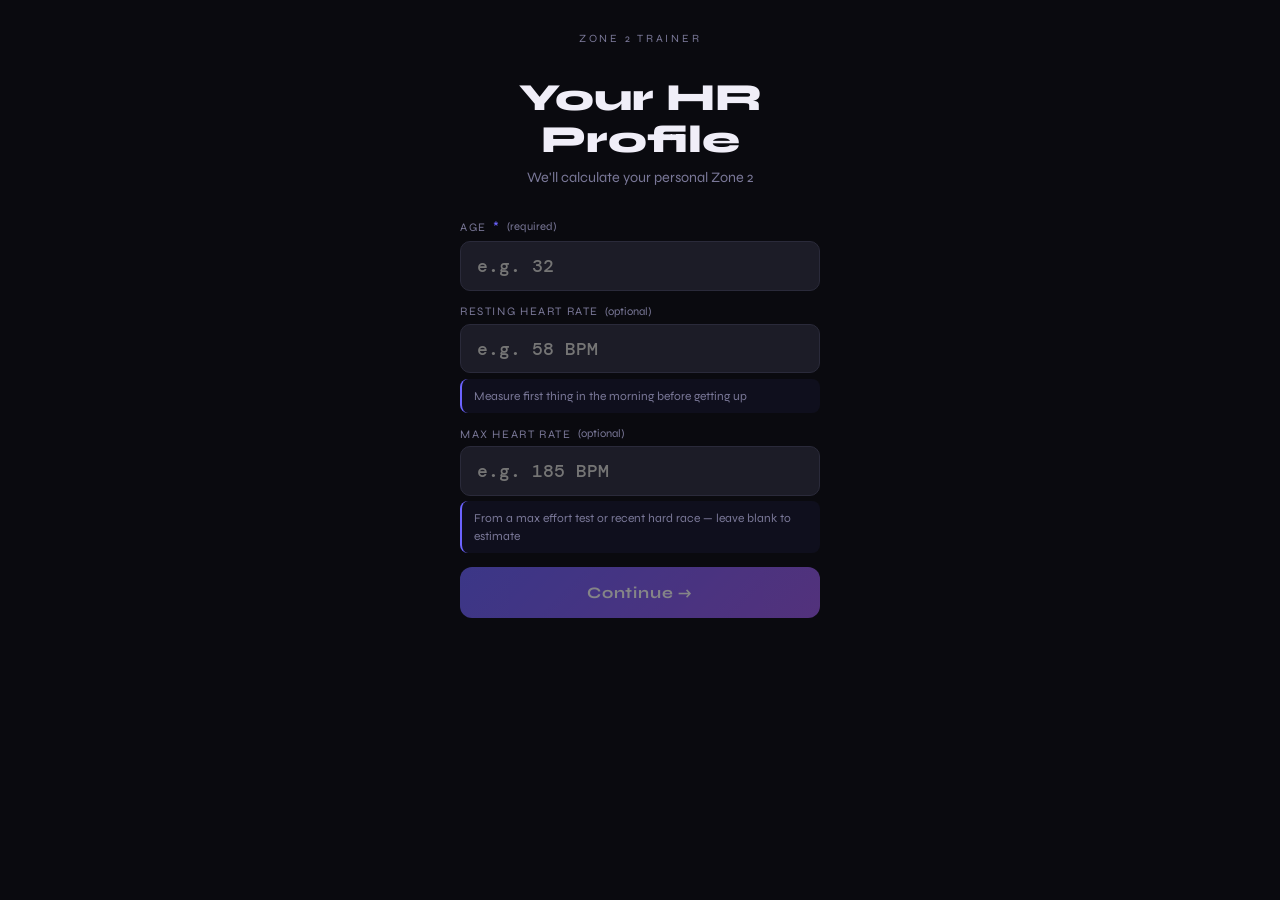
==== index.html @ d043ff4d "Update index.html" ====
<!DOCTYPE html>
<html lang="en">
<head>
<link rel="manifest" href="manifest.json">
<meta charset="UTF-8">
<meta name="viewport" content="width=device-width, initial-scale=1.0">
<title>Zone 2 Trainer</title>
<link rel="preconnect" href="https://fonts.googleapis.com">
<link href="https://fonts.googleapis.com/css2?family=DM+Mono:wght@400;500&family=Syne:wght@400;600;700;800&display=swap" rel="stylesheet">
<style>
  *{box-sizing:border-box;margin:0;padding:0;}
  :root{
    --z2-low:133;--z2-high:143;
    --c-easy:#B8860B;--c-zone:#1D6A3A;--c-hard:#B22222;
    --bg:#0A0A0F;--surface:#13131A;--surface2:#1C1C27;
    --text:#F0EEF8;--muted:#7A7898;--border:#2A2A3A;
  }
  body{font-family:'Syne',sans-serif;background:var(--bg);color:var(--text);min-height:600px;overflow:hidden;}
  .screen{display:none;flex-direction:column;align-items:center;justify-content:center;min-height:600px;padding:2rem;animation:fadeIn .4s ease;}
  .screen.active{display:flex;}
  @keyframes fadeIn{from{opacity:0;transform:translateY(12px)}to{opacity:1;transform:translateY(0)}}
  .logo{font-size:11px;letter-spacing:.25em;color:var(--muted);text-transform:uppercase;margin-bottom:2rem;}
  .big-title{font-size:2.4rem;font-weight:800;line-height:1.1;text-align:center;margin-bottom:.5rem;}
  .sub{font-size:.9rem;color:var(--muted);text-align:center;margin-bottom:2rem;}
  .card{background:var(--surface);border:1px solid var(--border);border-radius:16px;padding:2rem;width:100%;max-width:360px;}
  .time-input-wrap{display:flex;align-items:center;gap:1rem;margin:1.5rem 0;}
  .time-btn{width:44px;height:44px;border-radius:50%;border:1px solid var(--border);background:var(--surface2);color:var(--text);font-size:1.4rem;cursor:pointer;display:flex;align-items:center;justify-content:center;transition:all .2s;}
  .time-btn:hover{border-color:#6C63FF;color:#6C63FF;}
  .time-display{flex:1;text-align:center;font-size:2.8rem;font-weight:800;font-family:'DM Mono',monospace;color:#6C63FF;}
  .time-label{font-size:11px;color:var(--muted);letter-spacing:.15em;text-align:center;margin-top:-1rem;margin-bottom:1rem;}
  .btn-primary{width:100%;padding:1rem;border:none;border-radius:12px;background:linear-gradient(135deg,#6C63FF,#9B59E8);color:#fff;font-family:'Syne',sans-serif;font-size:1rem;font-weight:700;cursor:pointer;letter-spacing:.05em;transition:all .2s;}
  .btn-primary:hover{transform:translateY(-1px);box-shadow:0 8px 24px rgba(108,99,255,.35);}
  .btn-primary:disabled{opacity:.5;cursor:not-allowed;transform:none;}
  .btn-secondary{width:100%;padding:.75rem;border:1px solid var(--border);border-radius:12px;background:transparent;color:var(--muted);font-family:'Syne',sans-serif;font-size:.85rem;font-weight:600;cursor:pointer;letter-spacing:.05em;transition:all .2s;margin-top:.5rem;}
  .btn-secondary:hover{border-color:#6C63FF;color:#6C63FF;}

  /* ─── HR PROFILE SCREEN ─── */
  .profile-form{width:100%;max-width:360px;display:flex;flex-direction:column;gap:.85rem;}
  .field-group{display:flex;flex-direction:column;gap:.35rem;}
  .field-label{font-size:.72rem;letter-spacing:.14em;color:var(--muted);text-transform:uppercase;display:flex;align-items:center;gap:.4rem;}
  .field-label .req{color:#6C63FF;font-size:.85rem;}
  .field-input{background:var(--surface2);border:1px solid var(--border);border-radius:10px;padding:.8rem 1rem;color:var(--text);font-family:'DM Mono',monospace;font-size:1.1rem;font-weight:500;outline:none;transition:border-color .2s;width:100%;appearance:none;}
  .field-input:focus{border-color:#6C63FF;}
  .field-input.error{border-color:#E74C3C;}
  .field-hint{font-size:.75rem;color:var(--muted);line-height:1.5;padding:.5rem .75rem;background:rgba(108,99,255,.06);border-radius:8px;border-left:2px solid #6C63FF;}
  .method-badge{display:inline-flex;align-items:center;gap:.4rem;padding:.3rem .7rem;border-radius:6px;font-size:.72rem;font-weight:700;letter-spacing:.08em;margin-top:.25rem;}
  .method-karvonen{background:rgba(46,204,113,.12);color:#2ECC71;border:1px solid rgba(46,204,113,.25);}
  .method-maxhr{background:rgba(108,99,255,.12);color:#9B8FFF;border:1px solid rgba(108,99,255,.25);}
  .method-age{background:rgba(218,165,32,.12);color:#DAA520;border:1px solid rgba(218,165,32,.25);}
  .z2-preview{background:var(--surface2);border-radius:12px;padding:1rem;text-align:center;margin-top:.25rem;border:1px solid var(--border);transition:all .3s;}
  .z2-preview-range{font-family:'DM Mono',monospace;font-size:1.6rem;font-weight:500;color:#6C63FF;}
  .z2-preview-label{font-size:.72rem;color:var(--muted);letter-spacing:.1em;margin-top:.2rem;}
  .error-msg{font-size:.75rem;color:#E74C3C;margin-top:.15rem;}

  /* BLUETOOTH */
  .bt-icon-wrap{width:80px;height:80px;border-radius:50%;border:2px solid var(--border);display:flex;align-items:center;justify-content:center;margin:0 auto 1.5rem;position:relative;transition:border-color .3s;}
  .bt-icon-wrap.scanning{border-color:#6C63FF;animation:pulse-ring 1.4s ease infinite;}
  .bt-icon-wrap.connected{border-color:#2ECC71;}
  @keyframes pulse-ring{0%{box-shadow:0 0 0 0 rgba(108,99,255,.4)}70%{box-shadow:0 0 0 16px rgba(108,99,255,0)}100%{box-shadow:0 0 0 0 rgba(108,99,255,0)}}
  .bt-status{font-size:.85rem;color:var(--muted);text-align:center;margin-bottom:1.5rem;min-height:1.2rem;line-height:1.5;}
  .device-item{display:flex;align-items:center;gap:.75rem;padding:.75rem;border-radius:10px;border:1px solid var(--border);background:var(--surface2);cursor:pointer;transition:all .2s;margin-bottom:.5rem;}
  .device-item:hover{border-color:#6C63FF;}
  .device-item.selected{border-color:#2ECC71;background:rgba(46,204,113,.08);}
  .device-dot{width:8px;height:8px;border-radius:50%;background:var(--muted);}
  .device-item.selected .device-dot{background:#2ECC71;}
  .compat-banner{background:rgba(231,76,60,.1);border:1px solid rgba(231,76,60,.3);border-radius:10px;padding:.75rem 1rem;font-size:.8rem;color:#E74C3C;margin-bottom:1rem;line-height:1.5;display:none;}
  .compat-banner a{color:#E74C3C;text-decoration:underline;}

  /* WORKOUT SCREEN */
  #workout-screen{padding:1.5rem 1rem;}
  .workout-header{display:flex;justify-content:space-between;align-items:center;width:100%;max-width:400px;margin-bottom:1.5rem;}
  .hr-pill{display:flex;align-items:center;gap:.5rem;padding:.5rem 1rem;border-radius:100px;border:1px solid var(--border);background:var(--surface);}
  .hr-num{font-family:'DM Mono',monospace;font-size:1.5rem;font-weight:500;}
  .hr-unit{font-size:.75rem;color:var(--muted);}
  .status-pill{padding:.35rem .9rem;border-radius:100px;font-size:.75rem;font-weight:700;letter-spacing:.08em;}

  .timer-wrap{position:relative;width:200px;height:200px;margin:0 auto 1.5rem;}
  .timer-svg{transform:rotate(-90deg);}
  .timer-bg{fill:none;stroke:var(--border);stroke-width:8;}
  .timer-progress{fill:none;stroke:#6C63FF;stroke-width:8;stroke-linecap:round;transition:stroke-dashoffset .5s linear,stroke .4s;}
  .timer-text{position:absolute;top:50%;left:50%;transform:translate(-50%,-50%);text-align:center;}
  .timer-big{font-family:'DM Mono',monospace;font-size:2rem;font-weight:500;}
  .timer-lbl{font-size:.7rem;color:var(--muted);letter-spacing:.1em;}

  .zone-card{width:100%;max-width:400px;border-radius:14px;border:1px solid var(--border);padding:1.25rem;margin-bottom:1.2rem;text-align:center;transition:all .4s;}
  .zone-msg{font-size:1.05rem;font-weight:600;margin-bottom:.25rem;}
  .zone-sub{font-size:.8rem;color:var(--muted);}

  .zone-easy{border-color:rgba(218,165,32,.4);background:rgba(218,165,32,.07);}
  .zone-easy .zone-msg{color:#DAA520;}
  .zone-good{border-color:rgba(46,204,113,.4);background:rgba(46,204,113,.07);}
  .zone-good .zone-msg{color:#2ECC71;}
  .zone-hard{border-color:rgba(231,76,60,.4);background:rgba(231,76,60,.07);}
  .zone-hard .zone-msg{color:#E74C3C;}
  .zone-wait{border-color:rgba(122,120,152,.3);background:rgba(122,120,152,.05);}
  .zone-wait .zone-msg{color:var(--muted);}

  .stats-row{display:flex;gap:.75rem;width:100%;max-width:400px;margin-bottom:1.2rem;}
  .stat-box{flex:1;background:var(--surface);border:1px solid var(--border);border-radius:12px;padding:.75rem;text-align:center;}
  .stat-val{font-family:'DM Mono',monospace;font-size:1.3rem;font-weight:500;}
  .stat-lbl{font-size:.7rem;color:var(--muted);letter-spacing:.08em;margin-top:2px;}

  .controls{display:flex;gap:.75rem;width:100%;max-width:400px;}
  .ctrl-btn{flex:1;padding:.75rem;border-radius:12px;border:1px solid var(--border);background:var(--surface);color:var(--text);font-family:'Syne',sans-serif;font-size:.8rem;font-weight:600;cursor:pointer;transition:all .2s;letter-spacing:.05em;}
  .ctrl-btn:hover{border-color:#6C63FF;color:#6C63FF;}
  .ctrl-btn.danger{border-color:rgba(231,76,60,.4);color:#E74C3C;}
  .ctrl-btn.danger:hover{background:rgba(231,76,60,.1);}
  .ctrl-btn.paused-style{border-color:rgba(46,204,113,.4);color:#2ECC71;}

  /* SUMMARY */
  #summary-screen{padding:2rem 1rem;}
  .summary-card{background:var(--surface);border:1px solid var(--border);border-radius:20px;padding:2rem;width:100%;max-width:400px;}
  .summary-title{font-size:1.6rem;font-weight:800;margin-bottom:.5rem;}
  .summary-msg{font-size:.9rem;color:var(--muted);margin-bottom:1.5rem;}
  .summary-grid{display:grid;grid-template-columns:1fr 1fr;gap:.75rem;margin-bottom:1.5rem;}
  .s-box{background:var(--surface2);border-radius:12px;padding:1rem;}
  .s-val{font-family:'DM Mono',monospace;font-size:1.5rem;font-weight:500;}
  .s-lbl{font-size:.72rem;color:var(--muted);letter-spacing:.08em;margin-top:4px;}
  .improve-box{background:var(--surface2);border-radius:12px;padding:1rem;border-left:3px solid #6C63FF;margin-bottom:1.5rem;}
  .improve-title{font-size:.75rem;letter-spacing:.1em;color:var(--muted);margin-bottom:.5rem;}
  .improve-text{font-size:.9rem;line-height:1.6;}

  .export-row{display:flex;gap:.75rem;margin-bottom:1rem;}
  .export-btn{flex:1;padding:.65rem;border-radius:10px;border:1px solid var(--border);background:var(--surface2);color:var(--text);font-family:'Syne',sans-serif;font-size:.78rem;font-weight:600;cursor:pointer;transition:all .2s;letter-spacing:.04em;}
  .export-btn:hover{border-color:#6C63FF;color:#6C63FF;}

  .signal-badge{display:inline-flex;align-items:center;gap:3px;margin-left:auto;}
  .signal-bar{width:3px;border-radius:2px;background:var(--muted);}
  .signal-bar.lit{background:#2ECC71;}

  .hr-beat{display:inline-block;width:8px;height:8px;border-radius:50%;background:#E74C3C;margin-right:4px;animation:none;}
  .hr-beat.beating{animation:beat .6s ease-in-out infinite;}
  @keyframes beat{0%,100%{transform:scale(1)}50%{transform:scale(1.5);opacity:.7}}

  .disconnect-btn{font-size:.7rem;color:var(--muted);background:none;border:none;cursor:pointer;text-decoration:underline;margin-top:.5rem;display:block;text-align:center;}
  .disconnect-btn:hover{color:#E74C3C;}

  .data-log-dot{width:6px;height:6px;border-radius:50%;background:#6C63FF;display:inline-block;animation:logblink .8s ease infinite;}
  @keyframes logblink{0%,100%{opacity:1}50%{opacity:.2}}
</style>
</head>
<body>

<!-- SCREEN 0: HR Profile -->
<div id="profile-screen" class="screen active">
  <div class="logo">Zone 2 Trainer</div>
  <div class="big-title">Your HR<br>Profile</div>
  <div class="sub">We'll calculate your personal Zone 2</div>

  <div class="profile-form">
    <!-- Age (mandatory) -->
    <div class="field-group">
      <div class="field-label">Age <span class="req">*</span> <span style="font-size:.7rem;color:var(--muted);font-weight:400;text-transform:none;letter-spacing:0">(required)</span></div>
      <input class="field-input" id="input-age" type="number" min="10" max="100" placeholder="e.g. 32" oninput="onProfileInput()">
      <div class="error-msg" id="err-age" style="display:none">Please enter your age</div>
    </div>

    <!-- Resting HR (optional) -->
    <div class="field-group">
      <div class="field-label">Resting Heart Rate <span style="font-size:.7rem;color:var(--muted);font-weight:400;text-transform:none;letter-spacing:0">(optional)</span></div>
      <input class="field-input" id="input-rhr" type="number" min="30" max="100" placeholder="e.g. 58 BPM" oninput="onProfileInput()">
      <div class="field-hint">Measure first thing in the morning before getting up</div>
    </div>

    <!-- Max HR (optional) -->
    <div class="field-group">
      <div class="field-label">Max Heart Rate <span style="font-size:.7rem;color:var(--muted);font-weight:400;text-transform:none;letter-spacing:0">(optional)</span></div>
      <input class="field-input" id="input-maxhr" type="number" min="100" max="230" placeholder="e.g. 185 BPM" oninput="onProfileInput()">
      <div class="field-hint">From a max effort test or recent hard race — leave blank to estimate</div>
    </div>

    <!-- Live preview -->
    <div class="z2-preview" id="z2-preview" style="display:none">
      <div class="z2-preview-range" id="z2-preview-range">--- BPM</div>
      <div class="z2-preview-label">CALCULATED ZONE 2</div>
      <div id="z2-method-badge" style="margin-top:.5rem;display:flex;justify-content:center;"></div>
    </div>

    <button class="btn-primary" id="profile-next-btn" onclick="saveProfile()" disabled>Continue →</button>
  </div>
</div>

<!-- SCREEN 1: Time Setup -->
<div id="setup-screen" class="screen">
  <div class="logo">Zone 2 Trainer</div>
  <div class="big-title">Set Your<br>Workout Time</div>
  <div class="sub">How long do you want to train today?</div>
  <div class="card">
    <!-- Zone 2 reminder chip -->
    <div style="display:flex;align-items:center;justify-content:space-between;margin-bottom:1.2rem;padding:.6rem .9rem;background:var(--surface2);border-radius:10px;border:1px solid var(--border);">
      <div>
        <div style="font-size:.68rem;letter-spacing:.12em;color:var(--muted);text-transform:uppercase">Your Zone 2</div>
        <div style="font-family:'DM Mono',monospace;font-size:1.1rem;color:#6C63FF;font-weight:500" id="setup-z2-display">--- BPM</div>
      </div>
      <button onclick="goTo('profile-screen')" style="font-size:.7rem;color:var(--muted);background:none;border:1px solid var(--border);border-radius:6px;padding:.3rem .6rem;cursor:pointer;">Edit</button>
    </div>

    <div class="time-input-wrap">
      <button class="time-btn" onclick="adjustTime(-5)">−</button>
      <div class="time-display" id="time-disp">30</div>
      <button class="time-btn" onclick="adjustTime(5)">+</button>
    </div>
    <div class="time-label">MINUTES</div>
    <button class="btn-primary" onclick="goTo('bt-screen')">Connect HR Monitor</button>
  </div>
</div>

<!-- SCREEN 2: Bluetooth -->
<div id="bt-screen" class="screen">
  <div class="logo">Zone 2 Trainer</div>
  <div class="big-title">Connect Your<br>HR Monitor</div>
  <div class="card" style="max-width:360px;">
    <div class="compat-banner" id="compat-banner">
      ⚠️ Web Bluetooth requires Chrome or Edge on desktop/Android.
      Safari and Firefox are not supported. <a href="https://caniuse.com/web-bluetooth" target="_blank">Check compatibility</a>
    </div>

    <div class="bt-icon-wrap" id="bt-icon">
      <svg width="32" height="40" viewBox="0 0 24 30" fill="none">
        <path d="M5 8l14 10-7 5V7l7 5L5 22" stroke="#6C63FF" stroke-width="2.2" stroke-linecap="round" stroke-linejoin="round"/>
      </svg>
    </div>
    <div class="bt-status" id="bt-status">Tap below to open device picker</div>
    <div id="device-list"></div>

    <button class="btn-primary" id="bt-scan-btn" onclick="connectBluetooth()">Scan for Devices</button>
    <button class="btn-primary" id="start-btn" onclick="goTo('workout-screen');startWorkout();" style="display:none;margin-top:.75rem;">Start Workout</button>
  </div>
</div>

<!-- SCREEN 3: Workout -->
<div id="workout-screen" class="screen">
  <div class="workout-header">
    <div class="hr-pill">
      <span class="hr-beat" id="hr-beat-dot"></span>
      <span class="hr-num" id="hr-display">--</span>
      <span class="hr-unit">BPM</span>
    </div>
    <div class="status-pill" id="status-pill" style="background:rgba(122,120,152,.15);color:var(--muted);">WAITING</div>
  </div>

  <div class="timer-wrap">
    <svg class="timer-svg" width="200" height="200" viewBox="0 0 200 200">
      <circle class="timer-bg" cx="100" cy="100" r="88"/>
      <circle class="timer-progress" id="timer-arc" cx="100" cy="100" r="88" stroke-dasharray="553" stroke-dashoffset="0"/>
    </svg>
    <div class="timer-text">
      <div class="timer-big" id="timer-disp">00:00</div>
      <div class="timer-lbl" id="timer-sublbl">REMAINING</div>
    </div>
  </div>

  <div class="zone-card zone-wait" id="zone-card">
    <div class="zone-msg" id="zone-msg">Waiting for HR data...</div>
    <div class="zone-sub" id="zone-sub">Zone 2: --- BPM</div>
  </div>

  <div class="stats-row">
    <div class="stat-box"><div class="stat-val" id="zone2-pct">0%</div><div class="stat-lbl">IN ZONE 2</div></div>
    <div class="stat-box"><div class="stat-val" id="avg-hr">--</div><div class="stat-lbl">AVG BPM</div></div>
    <div class="stat-box">
      <div class="stat-val" id="elapsed-disp">0:00</div>
      <div class="stat-lbl">ELAPSED <span class="data-log-dot" id="log-dot" style="display:none"></span></div>
    </div>
  </div>

  <div class="controls">
    <button class="ctrl-btn" id="pause-btn" onclick="togglePause()">Pause</button>
    <button class="ctrl-btn" onclick="restartWorkout()">Restart</button>
    <button class="ctrl-btn danger" onclick="stopWorkout()">Stop</button>
  </div>
</div>

<!-- SCREEN 4: Summary -->
<div id="summary-screen" class="screen">
  <div class="logo">Zone 2 Trainer</div>
  <div class="summary-card">
    <div class="summary-title" id="summary-title">Great Work!</div>
    <div class="summary-msg" id="summary-msg">Here's how your session went</div>
    <div class="summary-grid">
      <div class="s-box"><div class="s-val" id="s-time">--</div><div class="s-lbl">WORKOUT TIME</div></div>
      <div class="s-box"><div class="s-val" id="s-z2time">--</div><div class="s-lbl">TIME IN ZONE 2</div></div>
      <div class="s-box"><div class="s-val" id="s-z2pct">--%</div><div class="s-lbl">ZONE 2 %</div></div>
      <div class="s-box"><div class="s-val" id="s-avg">-- BPM</div><div class="s-lbl">AVG HEART RATE</div></div>
    </div>
    <div class="improve-box">
      <div class="improve-title">RECOMMENDATION</div>
      <div class="improve-text" id="s-improve">—</div>
    </div>
    <div class="export-row">
      <button class="export-btn" onclick="exportCSV()">⬇ Export CSV</button>
      <button class="export-btn" onclick="exportPNG()">⬇ Export PNG</button>
    </div>
    <button class="btn-primary" onclick="newWorkout()">Start New Workout</button>
  </div>
</div>

<script>
// ─────────────────────────────────────────────
//  ZONE 2 CALCULATION ENGINE
// ─────────────────────────────────────────────

let z2Low  = 0;
let z2High = 0;
let z2Method = ''; // 'karvonen' | 'maxhr' | 'age'

// userProfile persists for the session (survives screen nav, reset on newWorkout)
let userProfile = { age: null, rhr: null, maxhr: null };

function calcZone2(age, rhr, maxhr) {
  let low, high, method;

  if (maxhr && rhr) {
    // Karvonen / HRR method — most accurate
    const hrr = maxhr - rhr;
    low  = Math.round(hrr * 0.60 + rhr);
    high = Math.round(hrr * 0.70 + rhr);
    method = 'karvonen';
  } else if (maxhr) {
    // % of Max HR
    low  = Math.round(maxhr * 0.65);
    high = Math.round(maxhr * 0.75);
    method = 'maxhr';
  } else {
    // Age-predicted max HR
    const estMax = rhr
      ? 220 - age                     // still use age prediction for max
      : 220 - age;
    if (rhr) {
      // Karvonen with estimated max
      const hrr = estMax - rhr;
      low  = Math.round(hrr * 0.60 + rhr);
      high = Math.round(hrr * 0.70 + rhr);
      method = 'karvonen';            // technically still HRR, note as such
    } else {
      low  = Math.round(estMax * 0.65);
      high = Math.round(estMax * 0.75);
      method = 'age';
    }
  }
  return { low, high, method };
}

// ─────────────────────────────────────────────
//  PROFILE SCREEN LOGIC
// ─────────────────────────────────────────────

function onProfileInput() {
  const age   = parseInt(document.getElementById('input-age').value)   || null;
  const rhr   = parseInt(document.getElementById('input-rhr').value)   || null;
  const maxhr = parseInt(document.getElementById('input-maxhr').value) || null;

  const btn     = document.getElementById('profile-next-btn');
  const preview = document.getElementById('z2-preview');
  const errAge  = document.getElementById('err-age');

  // Age is mandatory
  if (!age || age < 10 || age > 100) {
    btn.disabled = true;
    preview.style.display = 'none';
    if (document.getElementById('input-age').value !== '') {
      errAge.style.display = 'block';
      document.getElementById('input-age').classList.add('error');
    }
    return;
  }

  errAge.style.display = 'none';
  document.getElementById('input-age').classList.remove('error');
  btn.disabled = false;

  // Compute and show live preview
  const { low, high, method } = calcZone2(age, rhr, maxhr);
  document.getElementById('z2-preview-range').textContent = `${low}–${high} BPM`;
  preview.style.display = 'block';

  const badge = document.getElementById('z2-method-badge');
  const methodLabels = {
    karvonen: ['method-karvonen', '✓ Karvonen (HRR)'],
    maxhr:    ['method-maxhr',    '% of Max HR'],
    age:      ['method-age',      '⚠ Age-estimated'],
  };
  const [cls, label] = methodLabels[method] || ['method-age', ''];
  badge.innerHTML = `<span class="method-badge ${cls}">${label}</span>`;
}

function saveProfile() {
  const age   = parseInt(document.getElementById('input-age').value)   || null;
  const rhr   = parseInt(document.getElementById('input-rhr').value)   || null;
  const maxhr = parseInt(document.getElementById('input-maxhr').value) || null;

  if (!age) {
    document.getElementById('err-age').style.display = 'block';
    document.getElementById('input-age').classList.add('error');
    return;
  }

  userProfile = { age, rhr, maxhr };
  const { low, high, method } = calcZone2(age, rhr, maxhr);
  z2Low    = low;
  z2High   = high;
  z2Method = method;

  // Update zone sub-label in workout screen
  document.getElementById('zone-sub').textContent = `Zone 2: ${z2Low}–${z2High} BPM`;
  // Update setup screen chip
  document.getElementById('setup-z2-display').textContent = `${z2Low}–${z2High} BPM`;

  goTo('setup-screen');
}

// ─────────────────────────────────────────────
//  STATE
// ─────────────────────────────────────────────
let workoutMins    = 30;
let totalSecs      = 0;
let remainSecs     = 0;
let elapsedSecs    = 0;
let paused         = false;
let workoutInterval = null;
let currentHR      = 0;
let hrHistory      = [];
let zone2Secs      = 0;
let deviceConnected = false;

let bleDevice         = null;
let bleCharacteristic = null;

// ─────────────────────────────────────────────
//  BROWSER COMPAT CHECK
// ─────────────────────────────────────────────
(function checkCompat(){
  if (!navigator.bluetooth) {
    document.getElementById('compat-banner').style.display = 'block';
  }
})();

// ─────────────────────────────────────────────
//  NAV
// ─────────────────────────────────────────────
function goTo(id){
  document.querySelectorAll('.screen').forEach(s=>s.classList.remove('active'));
  document.getElementById(id).classList.add('active');
}

function adjustTime(delta){
  workoutMins = Math.max(5, Math.min(120, workoutMins + delta));
  document.getElementById('time-disp').textContent = workoutMins;
}

// ─────────────────────────────────────────────
//  BLUETOOTH
// ─────────────────────────────────────────────
async function connectBluetooth(){
  if (!navigator.bluetooth) {
    document.getElementById('bt-status').textContent = 'Web Bluetooth not supported in this browser. Use Chrome/Edge.';
    return;
  }

  const icon    = document.getElementById('bt-icon');
  const status  = document.getElementById('bt-status');
  const scanBtn = document.getElementById('bt-scan-btn');
  const list    = document.getElementById('device-list');

  icon.className     = 'bt-icon-wrap scanning';
  status.textContent = 'Opening device picker...';
  scanBtn.disabled   = true;
  list.innerHTML     = '';

  try {
    bleDevice = await navigator.bluetooth.requestDevice({
      filters: [{ services: ['heart_rate'] }],
      optionalServices: ['battery_service']
    });

    status.textContent = `Connecting to ${bleDevice.name || 'device'}...`;
    bleDevice.addEventListener('gattserverdisconnected', onBleDisconnect);

    const server  = await bleDevice.gatt.connect();
    const service = await server.getPrimaryService('heart_rate');
    bleCharacteristic = await service.getCharacteristic('heart_rate_measurement');

    await bleCharacteristic.startNotifications();
    bleCharacteristic.addEventListener('characteristicvaluechanged', handleHRNotification);

    icon.className    = 'bt-icon-wrap connected';
    status.textContent = `Connected to ${bleDevice.name || 'Unknown Device'}`;

    const el = document.createElement('div');
    el.className = 'device-item selected';
    el.innerHTML = `
      <div class="device-dot"></div>
      <div style="flex:1;font-size:.9rem">${bleDevice.name || 'HR Monitor'}</div>
      <div style="font-size:.75rem;color:#2ECC71">● LIVE</div>`;
    list.appendChild(el);

    deviceConnected = true;
    document.getElementById('start-btn').style.display = 'block';
    scanBtn.textContent = 'Scan Again';
    scanBtn.disabled    = false;

    const disBtn = document.createElement('button');
    disBtn.className   = 'disconnect-btn';
    disBtn.textContent = 'Disconnect device';
    disBtn.onclick     = disconnectBle;
    list.appendChild(disBtn);

  } catch (err) {
    icon.className = 'bt-icon-wrap';
    if (err.name === 'NotFoundError') {
      status.textContent = 'No device selected. Try again.';
    } else if (err.name === 'SecurityError') {
      status.textContent = 'Bluetooth permission denied. Check browser settings.';
    } else {
      status.textContent = `Error: ${err.message}`;
    }
    scanBtn.disabled    = false;
    scanBtn.textContent = 'Try Again';
  }
}

function handleHRNotification(event){
  const value = event.target.value;
  const flags = value.getUint8(0);
  const hrFormat = flags & 0x01;
  const bpm = hrFormat === 0
    ? value.getUint8(1)
    : value.getUint16(1, true);
  receivedHR(bpm);
}

function onBleDisconnect(){
  document.getElementById('bt-status').textContent = 'Device disconnected.';
  document.getElementById('bt-icon').className = 'bt-icon-wrap';
  deviceConnected = false;
  if (workoutInterval) {
    document.getElementById('zone-msg').textContent = '⚠ HR monitor disconnected';
    document.getElementById('zone-card').className  = 'zone-card zone-wait';
  }
}

async function disconnectBle(){
  if (bleCharacteristic) {
    try { await bleCharacteristic.stopNotifications(); } catch(e){}
    bleCharacteristic.removeEventListener('characteristicvaluechanged', handleHRNotification);
  }
  if (bleDevice && bleDevice.gatt.connected) {
    bleDevice.gatt.disconnect();
  }
  bleDevice = null;
  bleCharacteristic = null;
  deviceConnected = false;
  document.getElementById('bt-icon').className = 'bt-icon-wrap';
  document.getElementById('bt-status').textContent = 'Disconnected. Tap to scan again.';
  document.getElementById('device-list').innerHTML = '';
  document.getElementById('start-btn').style.display = 'none';
}

// ─────────────────────────────────────────────
//  WORKOUT LOGIC
// ─────────────────────────────────────────────
function startWorkout(){
  totalSecs   = workoutMins * 60;
  remainSecs  = totalSecs;
  elapsedSecs = 0;
  zone2Secs   = 0;
  hrHistory   = [];
  paused      = false;
  currentHR   = 0;

  // Refresh zone sub label with current z2 range
  document.getElementById('zone-sub').textContent = `Zone 2: ${z2Low}–${z2High} BPM`;

  updateTimerArc();
  clearInterval(workoutInterval);
  workoutInterval = setInterval(tickTimer, 1000);

  document.getElementById('log-dot').style.display = 'inline-block';
  document.getElementById('hr-beat-dot').classList.add('beating');
}

function receivedHR(bpm){
  currentHR = bpm;
  hrHistory.push({ t: Date.now(), bpm });
  updateHRDisplay();
}

function tickTimer(){
  if (paused) return;
  remainSecs--;
  elapsedSecs++;
  if (currentHR >= z2Low && currentHR <= z2High) zone2Secs++;
  updateTimerArc();
  updateStats();
  if (remainSecs <= 0) endWorkout();
}

function updateHRDisplay(){
  document.getElementById('hr-display').textContent = currentHR || '--';
  const zCard = document.getElementById('zone-card');
  const zMsg  = document.getElementById('zone-msg');
  const zSub  = document.getElementById('zone-sub');
  const pill  = document.getElementById('status-pill');
  const arc   = document.getElementById('timer-arc');

  if (!currentHR) {
    zCard.className  = 'zone-card zone-wait';
    zMsg.textContent = 'Waiting for HR data...';
    pill.textContent = 'WAITING';
    pill.style.background = 'rgba(122,120,152,.15)';
    pill.style.color = 'var(--muted)';
    return;
  }

  if (currentHR < z2Low) {
    zCard.className  = 'zone-card zone-easy';
    zMsg.textContent = 'Too easy — push a little harder';
    zSub.textContent = `Your HR: ${currentHR} BPM · Zone 2: ${z2Low}–${z2High}`;
    pill.textContent = 'BELOW ZONE';
    pill.style.background = 'rgba(218,165,32,.15)';
    pill.style.color = '#DAA520';
    arc.style.stroke = '#DAA520';
  } else if (currentHR <= z2High) {
    zCard.className  = 'zone-card zone-good';
    zMsg.textContent = 'Great work — stay consistent!';
    zSub.textContent = `Your HR: ${currentHR} BPM · Right in Zone 2`;
    pill.textContent = 'IN ZONE 2';
    pill.style.background = 'rgba(46,204,113,.15)';
    pill.style.color = '#2ECC71';
    arc.style.stroke = '#2ECC71';
  } else {
    zCard.className  = 'zone-card zone-hard';
    zMsg.textContent = 'Too hard — control your effort';
    zSub.textContent = `Your HR: ${currentHR} BPM · Zone 2: ${z2Low}–${z2High}`;
    pill.textContent = 'ABOVE ZONE';
    pill.style.background = 'rgba(231,76,60,.15)';
    pill.style.color = '#E74C3C';
    arc.style.stroke = '#E74C3C';
  }
}

function updateTimerArc(){
  const circ = 2 * Math.PI * 88;
  const frac = remainSecs / totalSecs;
  document.getElementById('timer-arc').style.strokeDashoffset = circ * (1 - frac);
  const m = Math.floor(remainSecs / 60), s = remainSecs % 60;
  document.getElementById('timer-disp').textContent = `${String(m).padStart(2,'0')}:${String(s).padStart(2,'0')}`;
  const em = Math.floor(elapsedSecs / 60), es = elapsedSecs % 60;
  document.getElementById('elapsed-disp').textContent = `${em}:${String(es).padStart(2,'0')}`;
}

function updateStats(){
  const pct = elapsedSecs > 0 ? Math.round((zone2Secs / elapsedSecs) * 100) : 0;
  document.getElementById('zone2-pct').textContent = pct + '%';
  const avg = hrHistory.length > 0
    ? Math.round(hrHistory.reduce((a, b) => a + b.bpm, 0) / hrHistory.length)
    : '--';
  document.getElementById('avg-hr').textContent = avg;
}

function togglePause(){
  paused = !paused;
  const btn = document.getElementById('pause-btn');
  btn.textContent = paused ? 'Resume' : 'Pause';
  btn.className   = paused ? 'ctrl-btn paused-style' : 'ctrl-btn';
  document.getElementById('timer-sublbl').textContent = paused ? 'PAUSED' : 'REMAINING';
}

function restartWorkout(){
  clearInterval(workoutInterval);
  startWorkout();
  document.getElementById('pause-btn').textContent = 'Pause';
  document.getElementById('pause-btn').className   = 'ctrl-btn';
}

function stopWorkout(){
  clearInterval(workoutInterval);
  document.getElementById('log-dot').style.display = 'none';
  showSummary();
}

function endWorkout(){
  clearInterval(workoutInterval);
  document.getElementById('log-dot').style.display = 'none';
  showSummary();
}

// ─────────────────────────────────────────────
//  SUMMARY
// ─────────────────────────────────────────────
function showSummary(){
  const et   = elapsedSecs;
  const em   = Math.floor(et / 60), es = et % 60;
  const z2m  = Math.floor(zone2Secs / 60), z2s = zone2Secs % 60;
  const pct  = et > 0 ? Math.round((zone2Secs / et) * 100) : 0;
  const avg  = hrHistory.length > 0
    ? Math.round(hrHistory.reduce((a, b) => a + b.bpm, 0) / hrHistory.length)
    : 0;

  document.getElementById('s-time').textContent   = `${em}:${String(es).padStart(2,'0')}`;
  document.getElementById('s-z2time').textContent  = `${z2m}:${String(z2s).padStart(2,'0')}`;
  document.getElementById('s-z2pct').textContent   = pct + '%';
  document.getElementById('s-avg').textContent     = avg + ' BPM';

  let title, msg, improve;
  if (pct >= 75)      { title='Excellent Session!'; msg='You nailed Zone 2 today. Recovery starts now.'; }
  else if (pct >= 50) { title='Solid Work!';        msg='Good zone 2 training — a few tweaks and you\'ll be dialed in.'; }
  else if (pct >= 25) { title='Good Effort!';       msg='You showed up. Now let\'s fine-tune your effort control.'; }
  else                { title='Keep At It!';         msg='Every session builds the aerobic base. Keep going.'; }

  if (avg < z2Low)       improve = `Your average HR stayed below Zone 2. Try gradually increasing pace or incline to bring HR into the ${z2Low}–${z2High} range.`;
  else if (avg > z2High) improve = `Your average HR ran above Zone 2 (${z2Low}–${z2High}). Slow down — Zone 2 should feel comfortably hard, not breathless.`;
  else if (pct < 60)     improve = 'HR drifted in and out of zone. Focus on maintaining steady effort — avoid surges and slow-downs.';
  else                   improve = 'You held Zone 2 well. Keep consistent pacing and consider extending duration by 5–10 min next session.';

  document.getElementById('summary-title').textContent = title;
  document.getElementById('summary-msg').textContent   = msg;
  document.getElementById('s-improve').textContent     = improve;
  goTo('summary-screen');
}

// ─────────────────────────────────────────────
//  DATA EXPORT
// ─────────────────────────────────────────────
function exportCSV(){
  if (!hrHistory.length) { alert('No data to export.'); return; }

  const rows = ['timestamp_iso,elapsed_sec,bpm,in_zone2'];
  const start = hrHistory[0].t;
  hrHistory.forEach(r => {
    const iso     = new Date(r.t).toISOString();
    const elapsed = Math.round((r.t - start) / 1000);
    const inZone  = (r.bpm >= z2Low && r.bpm <= z2High) ? 1 : 0;
    rows.push(`${iso},${elapsed},${r.bpm},${inZone}`);
  });

  const methodLabel = { karvonen:'Karvonen (HRR)', maxhr:'% of Max HR', age:'Age-estimated' }[z2Method] || z2Method;
  const meta = [
    `# Zone 2 Trainer — Workout Export`,
    `# Date: ${new Date(hrHistory[0].t).toLocaleString()}`,
    `# Duration: ${Math.floor(elapsedSecs/60)}m ${elapsedSecs%60}s`,
    `# Avg HR: ${Math.round(hrHistory.reduce((a,b)=>a+b.bpm,0)/hrHistory.length)} BPM`,
    `# Zone 2 %: ${Math.round((zone2Secs/elapsedSecs)*100)}%`,
    `# Zone 2 Range: ${z2Low}–${z2High} BPM (${methodLabel})`,
    `# Profile: Age=${userProfile.age}, RHR=${userProfile.rhr||'n/a'}, MaxHR=${userProfile.maxhr||'n/a'}`,
    `# Source: ${bleDevice?.name || 'BLE Heart Rate Monitor'}`,
    ``
  ];

  const blob = new Blob([[...meta, ...rows].join('\n')], { type: 'text/csv' });
  downloadBlob(blob, `zone2_workout_${datestamp()}.csv`);
}

function exportPNG(){
  if (!hrHistory.length) { alert('No data to export.'); return; }

  const W = 800, H = 400;
  const canvas = document.createElement('canvas');
  canvas.width = W; canvas.height = H;
  const ctx = canvas.getContext('2d');

  ctx.fillStyle = '#0A0A0F';
  ctx.fillRect(0, 0, W, H);

  const avg = Math.round(hrHistory.reduce((a,b)=>a+b.bpm,0)/hrHistory.length);
  const pct = elapsedSecs > 0 ? Math.round((zone2Secs/elapsedSecs)*100) : 0;
  const dateStr = new Date(hrHistory[0].t).toLocaleString();

  ctx.fillStyle = '#7A7898';
  ctx.font = '11px monospace';
  ctx.fillText('ZONE 2 TRAINER', 32, 30);
  ctx.fillStyle = '#F0EEF8';
  ctx.font = 'bold 16px sans-serif';
  ctx.fillText('Heart Rate Workout', 32, 52);
  ctx.fillStyle = '#7A7898';
  ctx.font = '11px monospace';
  ctx.fillText(dateStr, 32, 70);

  const stats = [
    { label: 'AVG HR', val: avg + ' BPM' },
    { label: 'IN ZONE 2', val: pct + '%' },
    { label: 'DURATION', val: `${Math.floor(elapsedSecs/60)}m ${elapsedSecs%60}s` }
  ];
  stats.forEach((s, i) => {
    const x = W - 230 + i * 76;
    ctx.fillStyle = '#1C1C27';
    roundRect(ctx, x, 22, 70, 48, 8);
    ctx.fill();
    ctx.fillStyle = '#6C63FF';
    ctx.font = 'bold 14px monospace';
    ctx.textAlign = 'center';
    ctx.fillText(s.val, x+35, 44);
    ctx.fillStyle = '#7A7898';
    ctx.font = '9px sans-serif';
    ctx.fillText(s.label, x+35, 60);
    ctx.textAlign = 'left';
  });

  const PAD_L = 52, PAD_R = 24, PAD_T = 90, PAD_B = 40;
  const cW = W - PAD_L - PAD_R;
  const cH = H - PAD_T - PAD_B;

  const bpms = hrHistory.map(r=>r.bpm);
  const minBPM = Math.max(60, Math.min(...bpms) - 10);
  const maxBPM = Math.min(200, Math.max(...bpms) + 10);

  const xOf = i => PAD_L + (i / (hrHistory.length - 1)) * cW;
  const yOf = bpm => PAD_T + cH - ((bpm - minBPM) / (maxBPM - minBPM)) * cH;

  // Zone 2 band (dynamic)
  const yZ2lo = yOf(z2Low), yZ2hi = yOf(z2High);
  ctx.fillStyle = 'rgba(46,204,113,0.10)';
  ctx.fillRect(PAD_L, yZ2hi, cW, yZ2lo - yZ2hi);
  ctx.strokeStyle = 'rgba(46,204,113,0.35)';
  ctx.lineWidth = 1;
  ctx.setLineDash([4,4]);
  ctx.beginPath(); ctx.moveTo(PAD_L, yZ2lo); ctx.lineTo(PAD_L+cW, yZ2lo); ctx.stroke();
  ctx.beginPath(); ctx.moveTo(PAD_L, yZ2hi); ctx.lineTo(PAD_L+cW, yZ2hi); ctx.stroke();
  ctx.setLineDash([]);
  ctx.fillStyle = 'rgba(46,204,113,0.6)';
  ctx.font = '9px monospace';
  ctx.fillText(z2High, PAD_L - 30, yZ2hi + 4);
  ctx.fillText(z2Low,  PAD_L - 30, yZ2lo + 4);

  [minBPM, Math.round((minBPM+maxBPM)/2), maxBPM].forEach(v => {
    const y = yOf(v);
    ctx.strokeStyle = '#2A2A3A';
    ctx.lineWidth = 1;
    ctx.beginPath(); ctx.moveTo(PAD_L, y); ctx.lineTo(PAD_L+cW, y); ctx.stroke();
    ctx.fillStyle = '#7A7898';
    ctx.font = '9px monospace';
    ctx.fillText(v, PAD_L - 30, y + 4);
  });

  ctx.lineWidth = 2;
  ctx.lineJoin = 'round';
  for (let i = 1; i < hrHistory.length; i++) {
    const bpm = hrHistory[i].bpm;
    ctx.strokeStyle = bpm < z2Low ? '#DAA520' : bpm <= z2High ? '#2ECC71' : '#E74C3C';
    ctx.beginPath();
    ctx.moveTo(xOf(i-1), yOf(hrHistory[i-1].bpm));
    ctx.lineTo(xOf(i), yOf(bpm));
    ctx.stroke();
  }

  const totalMins = Math.floor(elapsedSecs/60);
  const steps = Math.min(6, totalMins);
  for (let s = 0; s <= steps; s++) {
    const frac = s / steps;
    const mins = Math.round(totalMins * frac);
    const x = PAD_L + frac * cW;
    ctx.fillStyle = '#7A7898';
    ctx.font = '9px monospace';
    ctx.textAlign = 'center';
    ctx.fillText(mins + 'm', x, H - PAD_B + 14);
    ctx.textAlign = 'left';
  }

  [['#DAA520','Below Zone'],['#2ECC71','Zone 2'],['#E74C3C','Above Zone']].forEach(([c,l],i) => {
    const x = PAD_L + i * 120;
    ctx.fillStyle = c;
    ctx.fillRect(x, H - 16, 12, 8);
    ctx.fillStyle = '#7A7898';
    ctx.font = '9px monospace';
    ctx.fillText(l, x + 16, H - 9);
  });

  ctx.fillStyle = '#2A2A3A';
  ctx.font = '10px monospace';
  ctx.textAlign = 'right';
  ctx.fillText('Zone 2 Trainer', W - 16, H - 9);
  ctx.textAlign = 'left';

  canvas.toBlob(blob => downloadBlob(blob, `zone2_workout_${datestamp()}.png`));
}

function roundRect(ctx, x, y, w, h, r) {
  ctx.beginPath();
  ctx.moveTo(x+r, y);
  ctx.lineTo(x+w-r, y);
  ctx.quadraticCurveTo(x+w, y, x+w, y+r);
  ctx.lineTo(x+w, y+h-r);
  ctx.quadraticCurveTo(x+w, y+h, x+w-r, y+h);
  ctx.lineTo(x+r, y+h);
  ctx.quadraticCurveTo(x, y+h, x, y+h-r);
  ctx.lineTo(x, y+r);
  ctx.quadraticCurveTo(x, y, x+r, y);
  ctx.closePath();
}

function downloadBlob(blob, filename){
  const url = URL.createObjectURL(blob);
  const a   = document.createElement('a');
  a.href = url; a.download = filename;
  a.click();
  URL.revokeObjectURL(url);
}

function datestamp(){
  return new Date().toISOString().slice(0,16).replace(/[T:]/g,'-');
}

// ─────────────────────────────────────────────
//  NEW WORKOUT / RESET
//  Profile is kept — only workout state resets
// ─────────────────────────────────────────────
function newWorkout(){
  workoutMins = 30;
  document.getElementById('time-disp').textContent    = workoutMins;
  document.getElementById('bt-icon').className        = 'bt-icon-wrap';
  document.getElementById('bt-status').textContent    = 'Tap below to open device picker';
  document.getElementById('device-list').innerHTML    = '';
  document.getElementById('start-btn').style.display  = 'none';
  document.getElementById('bt-scan-btn').textContent  = 'Scan for Devices';
  document.getElementById('bt-scan-btn').disabled     = false;
  deviceConnected = false;
  // Profile & zone2 values are preserved — go straight to time setup
  goTo('setup-screen');
}
</script>
 <script>
if ("serviceWorker" in navigator) {
  navigator.serviceWorker.register("/sw.js");
}
</script>
</body>
</html>
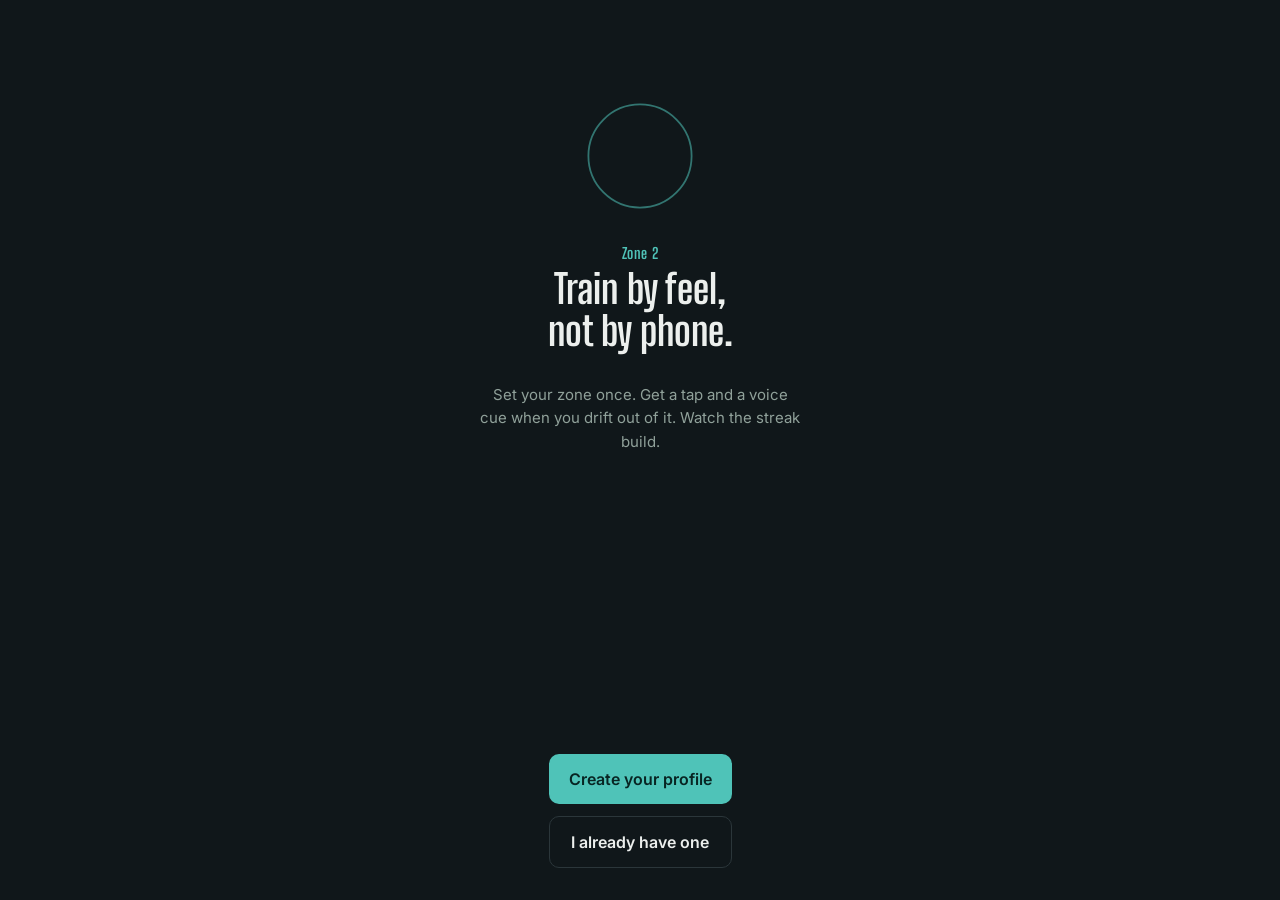
==== commit 8041e544: "Add files via upload" ====
--- a/index.html
+++ b/index.html
@@ -1,927 +1,335 @@
 <!DOCTYPE html>
 <html lang="en">
 <head>
+<meta charset="UTF-8">
+<meta name="viewport" content="width=device-width, initial-scale=1.0, viewport-fit=cover">
+<meta name="theme-color" content="#12181B">
+<meta name="apple-mobile-web-app-capable" content="yes">
+<meta name="apple-mobile-web-app-status-bar-style" content="black-translucent">
+<meta name="apple-mobile-web-app-title" content="Zone 2">
 <link rel="manifest" href="manifest.json">
-<meta charset="UTF-8">
-<meta name="viewport" content="width=device-width, initial-scale=1.0">
+<link rel="apple-touch-icon" href="icons/icon-192.png">
+<link rel="icon" href="icons/icon-192.png">
 <title>Zone 2 Trainer</title>
 <link rel="preconnect" href="https://fonts.googleapis.com">
-<link href="https://fonts.googleapis.com/css2?family=DM+Mono:wght@400;500&family=Syne:wght@400;600;700;800&display=swap" rel="stylesheet">
-<style>
-  *{box-sizing:border-box;margin:0;padding:0;}
-  :root{
-    --z2-low:133;--z2-high:143;
-    --c-easy:#B8860B;--c-zone:#1D6A3A;--c-hard:#B22222;
-    --bg:#0A0A0F;--surface:#13131A;--surface2:#1C1C27;
-    --text:#F0EEF8;--muted:#7A7898;--border:#2A2A3A;
-  }
-  body{font-family:'Syne',sans-serif;background:var(--bg);color:var(--text);min-height:600px;overflow:hidden;}
-  .screen{display:none;flex-direction:column;align-items:center;justify-content:center;min-height:600px;padding:2rem;animation:fadeIn .4s ease;}
-  .screen.active{display:flex;}
-  @keyframes fadeIn{from{opacity:0;transform:translateY(12px)}to{opacity:1;transform:translateY(0)}}
-  .logo{font-size:11px;letter-spacing:.25em;color:var(--muted);text-transform:uppercase;margin-bottom:2rem;}
-  .big-title{font-size:2.4rem;font-weight:800;line-height:1.1;text-align:center;margin-bottom:.5rem;}
-  .sub{font-size:.9rem;color:var(--muted);text-align:center;margin-bottom:2rem;}
-  .card{background:var(--surface);border:1px solid var(--border);border-radius:16px;padding:2rem;width:100%;max-width:360px;}
-  .time-input-wrap{display:flex;align-items:center;gap:1rem;margin:1.5rem 0;}
-  .time-btn{width:44px;height:44px;border-radius:50%;border:1px solid var(--border);background:var(--surface2);color:var(--text);font-size:1.4rem;cursor:pointer;display:flex;align-items:center;justify-content:center;transition:all .2s;}
-  .time-btn:hover{border-color:#6C63FF;color:#6C63FF;}
-  .time-display{flex:1;text-align:center;font-size:2.8rem;font-weight:800;font-family:'DM Mono',monospace;color:#6C63FF;}
-  .time-label{font-size:11px;color:var(--muted);letter-spacing:.15em;text-align:center;margin-top:-1rem;margin-bottom:1rem;}
-  .btn-primary{width:100%;padding:1rem;border:none;border-radius:12px;background:linear-gradient(135deg,#6C63FF,#9B59E8);color:#fff;font-family:'Syne',sans-serif;font-size:1rem;font-weight:700;cursor:pointer;letter-spacing:.05em;transition:all .2s;}
-  .btn-primary:hover{transform:translateY(-1px);box-shadow:0 8px 24px rgba(108,99,255,.35);}
-  .btn-primary:disabled{opacity:.5;cursor:not-allowed;transform:none;}
-  .btn-secondary{width:100%;padding:.75rem;border:1px solid var(--border);border-radius:12px;background:transparent;color:var(--muted);font-family:'Syne',sans-serif;font-size:.85rem;font-weight:600;cursor:pointer;letter-spacing:.05em;transition:all .2s;margin-top:.5rem;}
-  .btn-secondary:hover{border-color:#6C63FF;color:#6C63FF;}
-
-  /* ─── HR PROFILE SCREEN ─── */
-  .profile-form{width:100%;max-width:360px;display:flex;flex-direction:column;gap:.85rem;}
-  .field-group{display:flex;flex-direction:column;gap:.35rem;}
-  .field-label{font-size:.72rem;letter-spacing:.14em;color:var(--muted);text-transform:uppercase;display:flex;align-items:center;gap:.4rem;}
-  .field-label .req{color:#6C63FF;font-size:.85rem;}
-  .field-input{background:var(--surface2);border:1px solid var(--border);border-radius:10px;padding:.8rem 1rem;color:var(--text);font-family:'DM Mono',monospace;font-size:1.1rem;font-weight:500;outline:none;transition:border-color .2s;width:100%;appearance:none;}
-  .field-input:focus{border-color:#6C63FF;}
-  .field-input.error{border-color:#E74C3C;}
-  .field-hint{font-size:.75rem;color:var(--muted);line-height:1.5;padding:.5rem .75rem;background:rgba(108,99,255,.06);border-radius:8px;border-left:2px solid #6C63FF;}
-  .method-badge{display:inline-flex;align-items:center;gap:.4rem;padding:.3rem .7rem;border-radius:6px;font-size:.72rem;font-weight:700;letter-spacing:.08em;margin-top:.25rem;}
-  .method-karvonen{background:rgba(46,204,113,.12);color:#2ECC71;border:1px solid rgba(46,204,113,.25);}
-  .method-maxhr{background:rgba(108,99,255,.12);color:#9B8FFF;border:1px solid rgba(108,99,255,.25);}
-  .method-age{background:rgba(218,165,32,.12);color:#DAA520;border:1px solid rgba(218,165,32,.25);}
-  .z2-preview{background:var(--surface2);border-radius:12px;padding:1rem;text-align:center;margin-top:.25rem;border:1px solid var(--border);transition:all .3s;}
-  .z2-preview-range{font-family:'DM Mono',monospace;font-size:1.6rem;font-weight:500;color:#6C63FF;}
-  .z2-preview-label{font-size:.72rem;color:var(--muted);letter-spacing:.1em;margin-top:.2rem;}
-  .error-msg{font-size:.75rem;color:#E74C3C;margin-top:.15rem;}
-
-  /* BLUETOOTH */
-  .bt-icon-wrap{width:80px;height:80px;border-radius:50%;border:2px solid var(--border);display:flex;align-items:center;justify-content:center;margin:0 auto 1.5rem;position:relative;transition:border-color .3s;}
-  .bt-icon-wrap.scanning{border-color:#6C63FF;animation:pulse-ring 1.4s ease infinite;}
-  .bt-icon-wrap.connected{border-color:#2ECC71;}
-  @keyframes pulse-ring{0%{box-shadow:0 0 0 0 rgba(108,99,255,.4)}70%{box-shadow:0 0 0 16px rgba(108,99,255,0)}100%{box-shadow:0 0 0 0 rgba(108,99,255,0)}}
-  .bt-status{font-size:.85rem;color:var(--muted);text-align:center;margin-bottom:1.5rem;min-height:1.2rem;line-height:1.5;}
-  .device-item{display:flex;align-items:center;gap:.75rem;padding:.75rem;border-radius:10px;border:1px solid var(--border);background:var(--surface2);cursor:pointer;transition:all .2s;margin-bottom:.5rem;}
-  .device-item:hover{border-color:#6C63FF;}
-  .device-item.selected{border-color:#2ECC71;background:rgba(46,204,113,.08);}
-  .device-dot{width:8px;height:8px;border-radius:50%;background:var(--muted);}
-  .device-item.selected .device-dot{background:#2ECC71;}
-  .compat-banner{background:rgba(231,76,60,.1);border:1px solid rgba(231,76,60,.3);border-radius:10px;padding:.75rem 1rem;font-size:.8rem;color:#E74C3C;margin-bottom:1rem;line-height:1.5;display:none;}
-  .compat-banner a{color:#E74C3C;text-decoration:underline;}
-
-  /* WORKOUT SCREEN */
-  #workout-screen{padding:1.5rem 1rem;}
-  .workout-header{display:flex;justify-content:space-between;align-items:center;width:100%;max-width:400px;margin-bottom:1.5rem;}
-  .hr-pill{display:flex;align-items:center;gap:.5rem;padding:.5rem 1rem;border-radius:100px;border:1px solid var(--border);background:var(--surface);}
-  .hr-num{font-family:'DM Mono',monospace;font-size:1.5rem;font-weight:500;}
-  .hr-unit{font-size:.75rem;color:var(--muted);}
-  .status-pill{padding:.35rem .9rem;border-radius:100px;font-size:.75rem;font-weight:700;letter-spacing:.08em;}
-
-  .timer-wrap{position:relative;width:200px;height:200px;margin:0 auto 1.5rem;}
-  .timer-svg{transform:rotate(-90deg);}
-  .timer-bg{fill:none;stroke:var(--border);stroke-width:8;}
-  .timer-progress{fill:none;stroke:#6C63FF;stroke-width:8;stroke-linecap:round;transition:stroke-dashoffset .5s linear,stroke .4s;}
-  .timer-text{position:absolute;top:50%;left:50%;transform:translate(-50%,-50%);text-align:center;}
-  .timer-big{font-family:'DM Mono',monospace;font-size:2rem;font-weight:500;}
-  .timer-lbl{font-size:.7rem;color:var(--muted);letter-spacing:.1em;}
-
-  .zone-card{width:100%;max-width:400px;border-radius:14px;border:1px solid var(--border);padding:1.25rem;margin-bottom:1.2rem;text-align:center;transition:all .4s;}
-  .zone-msg{font-size:1.05rem;font-weight:600;margin-bottom:.25rem;}
-  .zone-sub{font-size:.8rem;color:var(--muted);}
-
-  .zone-easy{border-color:rgba(218,165,32,.4);background:rgba(218,165,32,.07);}
-  .zone-easy .zone-msg{color:#DAA520;}
-  .zone-good{border-color:rgba(46,204,113,.4);background:rgba(46,204,113,.07);}
-  .zone-good .zone-msg{color:#2ECC71;}
-  .zone-hard{border-color:rgba(231,76,60,.4);background:rgba(231,76,60,.07);}
-  .zone-hard .zone-msg{color:#E74C3C;}
-  .zone-wait{border-color:rgba(122,120,152,.3);background:rgba(122,120,152,.05);}
-  .zone-wait .zone-msg{color:var(--muted);}
-
-  .stats-row{display:flex;gap:.75rem;width:100%;max-width:400px;margin-bottom:1.2rem;}
-  .stat-box{flex:1;background:var(--surface);border:1px solid var(--border);border-radius:12px;padding:.75rem;text-align:center;}
-  .stat-val{font-family:'DM Mono',monospace;font-size:1.3rem;font-weight:500;}
-  .stat-lbl{font-size:.7rem;color:var(--muted);letter-spacing:.08em;margin-top:2px;}
-
-  .controls{display:flex;gap:.75rem;width:100%;max-width:400px;}
-  .ctrl-btn{flex:1;padding:.75rem;border-radius:12px;border:1px solid var(--border);background:var(--surface);color:var(--text);font-family:'Syne',sans-serif;font-size:.8rem;font-weight:600;cursor:pointer;transition:all .2s;letter-spacing:.05em;}
-  .ctrl-btn:hover{border-color:#6C63FF;color:#6C63FF;}
-  .ctrl-btn.danger{border-color:rgba(231,76,60,.4);color:#E74C3C;}
-  .ctrl-btn.danger:hover{background:rgba(231,76,60,.1);}
-  .ctrl-btn.paused-style{border-color:rgba(46,204,113,.4);color:#2ECC71;}
-
-  /* SUMMARY */
-  #summary-screen{padding:2rem 1rem;}
-  .summary-card{background:var(--surface);border:1px solid var(--border);border-radius:20px;padding:2rem;width:100%;max-width:400px;}
-  .summary-title{font-size:1.6rem;font-weight:800;margin-bottom:.5rem;}
-  .summary-msg{font-size:.9rem;color:var(--muted);margin-bottom:1.5rem;}
-  .summary-grid{display:grid;grid-template-columns:1fr 1fr;gap:.75rem;margin-bottom:1.5rem;}
-  .s-box{background:var(--surface2);border-radius:12px;padding:1rem;}
-  .s-val{font-family:'DM Mono',monospace;font-size:1.5rem;font-weight:500;}
-  .s-lbl{font-size:.72rem;color:var(--muted);letter-spacing:.08em;margin-top:4px;}
-  .improve-box{background:var(--surface2);border-radius:12px;padding:1rem;border-left:3px solid #6C63FF;margin-bottom:1.5rem;}
-  .improve-title{font-size:.75rem;letter-spacing:.1em;color:var(--muted);margin-bottom:.5rem;}
-  .improve-text{font-size:.9rem;line-height:1.6;}
-
-  .export-row{display:flex;gap:.75rem;margin-bottom:1rem;}
-  .export-btn{flex:1;padding:.65rem;border-radius:10px;border:1px solid var(--border);background:var(--surface2);color:var(--text);font-family:'Syne',sans-serif;font-size:.78rem;font-weight:600;cursor:pointer;transition:all .2s;letter-spacing:.04em;}
-  .export-btn:hover{border-color:#6C63FF;color:#6C63FF;}
-
-  .signal-badge{display:inline-flex;align-items:center;gap:3px;margin-left:auto;}
-  .signal-bar{width:3px;border-radius:2px;background:var(--muted);}
-  .signal-bar.lit{background:#2ECC71;}
-
-  .hr-beat{display:inline-block;width:8px;height:8px;border-radius:50%;background:#E74C3C;margin-right:4px;animation:none;}
-  .hr-beat.beating{animation:beat .6s ease-in-out infinite;}
-  @keyframes beat{0%,100%{transform:scale(1)}50%{transform:scale(1.5);opacity:.7}}
-
-  .disconnect-btn{font-size:.7rem;color:var(--muted);background:none;border:none;cursor:pointer;text-decoration:underline;margin-top:.5rem;display:block;text-align:center;}
-  .disconnect-btn:hover{color:#E74C3C;}
-
-  .data-log-dot{width:6px;height:6px;border-radius:50%;background:#6C63FF;display:inline-block;animation:logblink .8s ease infinite;}
-  @keyframes logblink{0%,100%{opacity:1}50%{opacity:.2}}
-</style>
+<link rel="preconnect" href="https://fonts.gstatic.com" crossorigin>
+<link href="https://fonts.googleapis.com/css2?family=Big+Shoulders+Display:wght@600;700;800&family=Inter:wght@400;500;600;700&display=swap" rel="stylesheet">
+<link rel="stylesheet" href="styles.css">
 </head>
 <body>
 
-<!-- SCREEN 0: HR Profile -->
-<div id="profile-screen" class="screen active">
-  <div class="logo">Zone 2 Trainer</div>
-  <div class="big-title">Your HR<br>Profile</div>
-  <div class="sub">We'll calculate your personal Zone 2</div>
-
-  <div class="profile-form">
-    <!-- Age (mandatory) -->
-    <div class="field-group">
-      <div class="field-label">Age <span class="req">*</span> <span style="font-size:.7rem;color:var(--muted);font-weight:400;text-transform:none;letter-spacing:0">(required)</span></div>
-      <input class="field-input" id="input-age" type="number" min="10" max="100" placeholder="e.g. 32" oninput="onProfileInput()">
-      <div class="error-msg" id="err-age" style="display:none">Please enter your age</div>
-    </div>
-
-    <!-- Resting HR (optional) -->
-    <div class="field-group">
-      <div class="field-label">Resting Heart Rate <span style="font-size:.7rem;color:var(--muted);font-weight:400;text-transform:none;letter-spacing:0">(optional)</span></div>
-      <input class="field-input" id="input-rhr" type="number" min="30" max="100" placeholder="e.g. 58 BPM" oninput="onProfileInput()">
-      <div class="field-hint">Measure first thing in the morning before getting up</div>
-    </div>
-
-    <!-- Max HR (optional) -->
-    <div class="field-group">
-      <div class="field-label">Max Heart Rate <span style="font-size:.7rem;color:var(--muted);font-weight:400;text-transform:none;letter-spacing:0">(optional)</span></div>
-      <input class="field-input" id="input-maxhr" type="number" min="100" max="230" placeholder="e.g. 185 BPM" oninput="onProfileInput()">
-      <div class="field-hint">From a max effort test or recent hard race — leave blank to estimate</div>
-    </div>
-
-    <!-- Live preview -->
-    <div class="z2-preview" id="z2-preview" style="display:none">
-      <div class="z2-preview-range" id="z2-preview-range">--- BPM</div>
-      <div class="z2-preview-label">CALCULATED ZONE 2</div>
-      <div id="z2-method-badge" style="margin-top:.5rem;display:flex;justify-content:center;"></div>
-    </div>
-
-    <button class="btn-primary" id="profile-next-btn" onclick="saveProfile()" disabled>Continue →</button>
-  </div>
+<div id="app" class="app">
+
+  <!-- ===================== AUTH: WELCOME ===================== -->
+  <section id="screen-welcome" class="screen screen-welcome active">
+    <div class="welcome-hero">
+      <div class="pulse-ring" aria-hidden="true">
+        <svg viewBox="0 0 200 200"><circle cx="100" cy="100" r="86"/></svg>
+      </div>
+      <p class="eyebrow-none brand-mark">Zone 2</p>
+      <h1>Train by feel,<br>not by phone.</h1>
+      <p class="welcome-sub">Set your zone once. Get a tap and a voice cue when you drift out of it. Watch the streak build.</p>
+    </div>
+    <div class="welcome-actions">
+      <button class="btn btn-primary" id="btn-go-signup">Create your profile</button>
+      <button class="btn btn-ghost" id="btn-go-login">I already have one</button>
+    </div>
+  </section>
+
+  <!-- ===================== AUTH: SIGNUP ===================== -->
+  <section id="screen-signup" class="screen">
+    <header class="screen-header">
+      <button class="btn-back" data-back="screen-welcome" aria-label="Back">←</button>
+      <h2>Create your profile</h2>
+    </header>
+    <form id="form-signup" class="form-stack" autocomplete="off">
+      <label class="field">
+        <span>Display name</span>
+        <input type="text" id="signup-name" placeholder="e.g. Ziyar" required maxlength="24">
+      </label>
+      <label class="field">
+        <span>Username</span>
+        <input type="text" id="signup-username" placeholder="lowercase, no spaces" required maxlength="20" pattern="[a-z0-9_]+">
+      </label>
+      <label class="field">
+        <span>Passcode</span>
+        <input type="password" id="signup-password" placeholder="4+ characters" required minlength="4">
+      </label>
+      <p class="field-note">This stays on this device only — there's no server yet, so it won't follow you to another phone.</p>
+      <button type="submit" class="btn btn-primary">Continue</button>
+    </form>
+    <p id="signup-error" class="form-error" hidden></p>
+  </section>
+
+  <!-- ===================== AUTH: LOGIN ===================== -->
+  <section id="screen-login" class="screen">
+    <header class="screen-header">
+      <button class="btn-back" data-back="screen-welcome" aria-label="Back">←</button>
+      <h2>Welcome back</h2>
+    </header>
+    <form id="form-login" class="form-stack" autocomplete="off">
+      <label class="field">
+        <span>Username</span>
+        <input type="text" id="login-username" required maxlength="20">
+      </label>
+      <label class="field">
+        <span>Passcode</span>
+        <input type="password" id="login-password" required>
+      </label>
+      <button type="submit" class="btn btn-primary">Log in</button>
+    </form>
+    <p id="login-error" class="form-error" hidden></p>
+  </section>
+
+  <!-- ===================== ONBOARDING: ZONE SETUP (one-time) ===================== -->
+  <section id="screen-setup" class="screen">
+    <header class="screen-header">
+      <h2>Set your Zone 2</h2>
+      <p class="screen-sub">You'll only do this once — adjust it any time later from Settings.</p>
+    </header>
+    <form id="form-setup" class="form-stack">
+      <label class="field">
+        <span>Age *</span>
+        <input type="number" id="setup-age" min="10" max="100" required placeholder="Required">
+      </label>
+      <label class="field">
+        <span>Resting heart rate <em>(optional)</em></span>
+        <input type="number" id="setup-rhr" min="30" max="120" placeholder="Measured first thing in the morning">
+      </label>
+      <label class="field">
+        <span>Max heart rate <em>(optional)</em></span>
+        <input type="number" id="setup-maxhr" min="120" max="230" placeholder="From a max-effort test, or leave blank to estimate">
+      </label>
+      <div class="zone-preview" id="setup-preview" hidden>
+        <span class="zone-preview-label">Your estimated Zone 2</span>
+        <span class="zone-preview-range"><b id="setup-low">--</b>–<b id="setup-high">--</b> <small>BPM</small></span>
+      </div>
+      <button type="submit" class="btn btn-primary">Save and continue</button>
+    </form>
+  </section>
+
+  <!-- ===================== HOME ===================== -->
+  <section id="screen-home" class="screen">
+    <header class="home-header">
+      <div>
+        <p class="home-greeting" id="home-greeting">Hey there</p>
+        <p class="home-zone" id="home-zone-range">Zone 2: -- – -- BPM</p>
+      </div>
+      <button class="avatar-btn" id="btn-open-settings" aria-label="Settings">
+        <span id="home-avatar-initial">?</span>
+      </button>
+    </header>
+
+    <div class="streak-card">
+      <div class="streak-flame" id="streak-flame">🔥</div>
+      <div>
+        <p class="streak-number"><span id="streak-current">0</span> day streak</p>
+        <p class="streak-sub">Best: <span id="streak-best">0</span> days</p>
+      </div>
+    </div>
+
+    <div class="home-cta">
+      <label class="minutes-field">
+        <span>Target time</span>
+        <div class="stepper">
+          <button type="button" id="minutes-minus" aria-label="Decrease">−</button>
+          <span id="minutes-value">30</span>
+          <span class="stepper-unit">min</span>
+          <button type="button" id="minutes-plus" aria-label="Increase">+</button>
+        </div>
+      </label>
+      <button class="btn btn-primary btn-large" id="btn-start-flow">Start workout</button>
+    </div>
+
+    <section class="dash-section">
+      <h3>This week</h3>
+      <div class="dash-grid">
+        <div class="dash-tile">
+          <span class="dash-num" id="dash-week-time">0</span>
+          <span class="dash-label">minutes trained</span>
+        </div>
+        <div class="dash-tile">
+          <span class="dash-num" id="dash-week-zone">0%</span>
+          <span class="dash-label">avg in Zone 2</span>
+        </div>
+        <div class="dash-tile">
+          <span class="dash-num" id="dash-week-count">0</span>
+          <span class="dash-label">workouts</span>
+        </div>
+      </div>
+    </section>
+
+    <section class="dash-section">
+      <div class="dash-section-head">
+        <h3>Last 7 workouts</h3>
+      </div>
+      <div class="bar-chart" id="bar-chart"></div>
+    </section>
+
+    <section class="dash-section">
+      <div class="dash-section-head">
+        <h3>History</h3>
+        <button class="link-btn" id="btn-view-all-history">View all</button>
+      </div>
+      <ul class="history-list" id="history-list-preview"></ul>
+      <p class="empty-note" id="history-empty" hidden>No workouts yet. Your first one will show up here.</p>
+    </section>
+  </section>
+
+  <!-- ===================== FULL HISTORY ===================== -->
+  <section id="screen-history" class="screen">
+    <header class="screen-header">
+      <button class="btn-back" data-back="screen-home" aria-label="Back">←</button>
+      <h2>Workout history</h2>
+    </header>
+    <ul class="history-list" id="history-list-full"></ul>
+    <p class="empty-note" id="history-empty-full" hidden>No workouts logged yet.</p>
+  </section>
+
+  <!-- ===================== CONNECT HR MONITOR ===================== -->
+  <section id="screen-connect" class="screen">
+    <header class="screen-header">
+      <button class="btn-back" data-back="screen-home" aria-label="Back">←</button>
+      <h2>Connect your HR monitor</h2>
+    </header>
+    <p class="connect-warning">⚠️ Web Bluetooth needs Chrome or Edge on desktop/Android. Safari and Firefox aren't supported yet.</p>
+    <div class="connect-visual" id="connect-visual">
+      <span class="connect-pulse"></span>
+    </div>
+    <p class="connect-status" id="connect-status">Tap below to open the device picker.</p>
+    <button class="btn btn-primary btn-large" id="btn-scan">Scan for devices</button>
+    <button class="btn btn-ghost" id="btn-skip-connect">Skip — enter BPM manually</button>
+  </section>
+
+  <!-- ===================== WORKOUT (LIVE) ===================== -->
+  <section id="screen-workout" class="screen">
+    <header class="workout-header">
+      <button class="btn-back" id="btn-workout-back" aria-label="Back">←</button>
+      <span class="workout-timer" id="workout-remaining">30:00</span>
+      <button class="icon-btn" id="btn-mute" aria-label="Mute cues">🔊</button>
+    </header>
+
+    <div class="gauge-wrap">
+      <svg viewBox="0 0 240 240" class="gauge" id="gauge-svg">
+        <circle class="gauge-track" cx="120" cy="120" r="104"/>
+        <circle class="gauge-fill" id="gauge-fill" cx="120" cy="120" r="104"/>
+      </svg>
+      <div class="gauge-center">
+        <span class="gauge-bpm" id="gauge-bpm">--</span>
+        <span class="gauge-bpm-label">BPM</span>
+        <span class="gauge-state" id="gauge-state">WAITING</span>
+      </div>
+    </div>
+
+    <p class="workout-zone-label">Zone 2: <span id="workout-zone-range">-- – --</span> BPM</p>
+
+    <div class="workout-stats">
+      <div class="workout-stat">
+        <span class="workout-stat-num" id="workout-inzone-pct">0%</span>
+        <span class="workout-stat-label">in zone</span>
+      </div>
+      <div class="workout-stat">
+        <span class="workout-stat-num" id="workout-avg">--</span>
+        <span class="workout-stat-label">avg bpm</span>
+      </div>
+      <div class="workout-stat">
+        <span class="workout-stat-num" id="workout-elapsed">0:00</span>
+        <span class="workout-stat-label">elapsed</span>
+      </div>
+    </div>
+
+    <input type="range" id="manual-bpm-slider" min="60" max="200" value="120" hidden>
+
+    <div class="workout-controls">
+      <button class="btn btn-ghost" id="btn-pause">Pause</button>
+      <button class="btn btn-danger" id="btn-stop">Stop</button>
+    </div>
+  </section>
+
+  <!-- ===================== WORKOUT SUMMARY ===================== -->
+  <section id="screen-summary" class="screen">
+    <header class="screen-header">
+      <h2>Nice work.</h2>
+      <p class="screen-sub" id="summary-sub">Here's how it went.</p>
+    </header>
+
+    <div class="summary-grid">
+      <div class="summary-tile">
+        <span class="summary-num" id="summary-time">--</span>
+        <span class="summary-label">workout time</span>
+      </div>
+      <div class="summary-tile">
+        <span class="summary-num" id="summary-inzone-time">--</span>
+        <span class="summary-label">time in zone 2</span>
+      </div>
+      <div class="summary-tile">
+        <span class="summary-num" id="summary-pct">--%</span>
+        <span class="summary-label">zone 2 %</span>
+      </div>
+      <div class="summary-tile">
+        <span class="summary-num" id="summary-avg">--</span>
+        <span class="summary-label">avg heart rate</span>
+      </div>
+    </div>
+
+    <p class="summary-recommendation" id="summary-recommendation"></p>
+
+    <div class="form-stack">
+      <button class="btn btn-primary" id="btn-summary-done">Done</button>
+    </div>
+  </section>
+
+  <!-- ===================== SETTINGS ===================== -->
+  <section id="screen-settings" class="screen">
+    <header class="screen-header">
+      <button class="btn-back" data-back="screen-home" aria-label="Back">←</button>
+      <h2>Settings</h2>
+    </header>
+
+    <section class="settings-block">
+      <h3>Zone 2 profile</h3>
+      <form id="form-settings-zone" class="form-stack">
+        <label class="field">
+          <span>Age</span>
+          <input type="number" id="settings-age" min="10" max="100" required>
+        </label>
+        <label class="field">
+          <span>Resting heart rate <em>(optional)</em></span>
+          <input type="number" id="settings-rhr" min="30" max="120">
+        </label>
+        <label class="field">
+          <span>Max heart rate <em>(optional)</em></span>
+          <input type="number" id="settings-maxhr" min="120" max="230">
+        </label>
+        <div class="zone-preview" id="settings-preview">
+          <span class="zone-preview-label">Zone 2</span>
+          <span class="zone-preview-range"><b id="settings-low">--</b>–<b id="settings-high">--</b> <small>BPM</small></span>
+        </div>
+        <button type="submit" class="btn btn-primary">Save changes</button>
+      </form>
+    </section>
+
+    <section class="settings-block">
+      <h3>Workout cues</h3>
+      <label class="toggle-row">
+        <span>Voice cues</span>
+        <input type="checkbox" id="settings-voice" checked>
+      </label>
+      <label class="toggle-row">
+        <span>Vibration</span>
+        <input type="checkbox" id="settings-vibration" checked>
+      </label>
+    </section>
+
+    <section class="settings-block">
+      <button class="btn btn-ghost btn-full" id="btn-logout">Log out</button>
+    </section>
+  </section>
+
 </div>
 
-<!-- SCREEN 1: Time Setup -->
-<div id="setup-screen" class="screen">
-  <div class="logo">Zone 2 Trainer</div>
-  <div class="big-title">Set Your<br>Workout Time</div>
-  <div class="sub">How long do you want to train today?</div>
-  <div class="card">
-    <!-- Zone 2 reminder chip -->
-    <div style="display:flex;align-items:center;justify-content:space-between;margin-bottom:1.2rem;padding:.6rem .9rem;background:var(--surface2);border-radius:10px;border:1px solid var(--border);">
-      <div>
-        <div style="font-size:.68rem;letter-spacing:.12em;color:var(--muted);text-transform:uppercase">Your Zone 2</div>
-        <div style="font-family:'DM Mono',monospace;font-size:1.1rem;color:#6C63FF;font-weight:500" id="setup-z2-display">--- BPM</div>
-      </div>
-      <button onclick="goTo('profile-screen')" style="font-size:.7rem;color:var(--muted);background:none;border:1px solid var(--border);border-radius:6px;padding:.3rem .6rem;cursor:pointer;">Edit</button>
-    </div>
-
-    <div class="time-input-wrap">
-      <button class="time-btn" onclick="adjustTime(-5)">−</button>
-      <div class="time-display" id="time-disp">30</div>
-      <button class="time-btn" onclick="adjustTime(5)">+</button>
-    </div>
-    <div class="time-label">MINUTES</div>
-    <button class="btn-primary" onclick="goTo('bt-screen')">Connect HR Monitor</button>
-  </div>
-</div>
-
-<!-- SCREEN 2: Bluetooth -->
-<div id="bt-screen" class="screen">
-  <div class="logo">Zone 2 Trainer</div>
-  <div class="big-title">Connect Your<br>HR Monitor</div>
-  <div class="card" style="max-width:360px;">
-    <div class="compat-banner" id="compat-banner">
-      ⚠️ Web Bluetooth requires Chrome or Edge on desktop/Android.
-      Safari and Firefox are not supported. <a href="https://caniuse.com/web-bluetooth" target="_blank">Check compatibility</a>
-    </div>
-
-    <div class="bt-icon-wrap" id="bt-icon">
-      <svg width="32" height="40" viewBox="0 0 24 30" fill="none">
-        <path d="M5 8l14 10-7 5V7l7 5L5 22" stroke="#6C63FF" stroke-width="2.2" stroke-linecap="round" stroke-linejoin="round"/>
-      </svg>
-    </div>
-    <div class="bt-status" id="bt-status">Tap below to open device picker</div>
-    <div id="device-list"></div>
-
-    <button class="btn-primary" id="bt-scan-btn" onclick="connectBluetooth()">Scan for Devices</button>
-    <button class="btn-primary" id="start-btn" onclick="goTo('workout-screen');startWorkout();" style="display:none;margin-top:.75rem;">Start Workout</button>
-  </div>
-</div>
-
-<!-- SCREEN 3: Workout -->
-<div id="workout-screen" class="screen">
-  <div class="workout-header">
-    <div class="hr-pill">
-      <span class="hr-beat" id="hr-beat-dot"></span>
-      <span class="hr-num" id="hr-display">--</span>
-      <span class="hr-unit">BPM</span>
-    </div>
-    <div class="status-pill" id="status-pill" style="background:rgba(122,120,152,.15);color:var(--muted);">WAITING</div>
-  </div>
-
-  <div class="timer-wrap">
-    <svg class="timer-svg" width="200" height="200" viewBox="0 0 200 200">
-      <circle class="timer-bg" cx="100" cy="100" r="88"/>
-      <circle class="timer-progress" id="timer-arc" cx="100" cy="100" r="88" stroke-dasharray="553" stroke-dashoffset="0"/>
-    </svg>
-    <div class="timer-text">
-      <div class="timer-big" id="timer-disp">00:00</div>
-      <div class="timer-lbl" id="timer-sublbl">REMAINING</div>
-    </div>
-  </div>
-
-  <div class="zone-card zone-wait" id="zone-card">
-    <div class="zone-msg" id="zone-msg">Waiting for HR data...</div>
-    <div class="zone-sub" id="zone-sub">Zone 2: --- BPM</div>
-  </div>
-
-  <div class="stats-row">
-    <div class="stat-box"><div class="stat-val" id="zone2-pct">0%</div><div class="stat-lbl">IN ZONE 2</div></div>
-    <div class="stat-box"><div class="stat-val" id="avg-hr">--</div><div class="stat-lbl">AVG BPM</div></div>
-    <div class="stat-box">
-      <div class="stat-val" id="elapsed-disp">0:00</div>
-      <div class="stat-lbl">ELAPSED <span class="data-log-dot" id="log-dot" style="display:none"></span></div>
-    </div>
-  </div>
-
-  <div class="controls">
-    <button class="ctrl-btn" id="pause-btn" onclick="togglePause()">Pause</button>
-    <button class="ctrl-btn" onclick="restartWorkout()">Restart</button>
-    <button class="ctrl-btn danger" onclick="stopWorkout()">Stop</button>
-  </div>
-</div>
-
-<!-- SCREEN 4: Summary -->
-<div id="summary-screen" class="screen">
-  <div class="logo">Zone 2 Trainer</div>
-  <div class="summary-card">
-    <div class="summary-title" id="summary-title">Great Work!</div>
-    <div class="summary-msg" id="summary-msg">Here's how your session went</div>
-    <div class="summary-grid">
-      <div class="s-box"><div class="s-val" id="s-time">--</div><div class="s-lbl">WORKOUT TIME</div></div>
-      <div class="s-box"><div class="s-val" id="s-z2time">--</div><div class="s-lbl">TIME IN ZONE 2</div></div>
-      <div class="s-box"><div class="s-val" id="s-z2pct">--%</div><div class="s-lbl">ZONE 2 %</div></div>
-      <div class="s-box"><div class="s-val" id="s-avg">-- BPM</div><div class="s-lbl">AVG HEART RATE</div></div>
-    </div>
-    <div class="improve-box">
-      <div class="improve-title">RECOMMENDATION</div>
-      <div class="improve-text" id="s-improve">—</div>
-    </div>
-    <div class="export-row">
-      <button class="export-btn" onclick="exportCSV()">⬇ Export CSV</button>
-      <button class="export-btn" onclick="exportPNG()">⬇ Export PNG</button>
-    </div>
-    <button class="btn-primary" onclick="newWorkout()">Start New Workout</button>
-  </div>
-</div>
-
-<script>
-// ─────────────────────────────────────────────
-//  ZONE 2 CALCULATION ENGINE
-// ─────────────────────────────────────────────
-
-let z2Low  = 0;
-let z2High = 0;
-let z2Method = ''; // 'karvonen' | 'maxhr' | 'age'
-
-// userProfile persists for the session (survives screen nav, reset on newWorkout)
-let userProfile = { age: null, rhr: null, maxhr: null };
-
-function calcZone2(age, rhr, maxhr) {
-  let low, high, method;
-
-  if (maxhr && rhr) {
-    // Karvonen / HRR method — most accurate
-    const hrr = maxhr - rhr;
-    low  = Math.round(hrr * 0.60 + rhr);
-    high = Math.round(hrr * 0.70 + rhr);
-    method = 'karvonen';
-  } else if (maxhr) {
-    // % of Max HR
-    low  = Math.round(maxhr * 0.65);
-    high = Math.round(maxhr * 0.75);
-    method = 'maxhr';
-  } else {
-    // Age-predicted max HR
-    const estMax = rhr
-      ? 220 - age                     // still use age prediction for max
-      : 220 - age;
-    if (rhr) {
-      // Karvonen with estimated max
-      const hrr = estMax - rhr;
-      low  = Math.round(hrr * 0.60 + rhr);
-      high = Math.round(hrr * 0.70 + rhr);
-      method = 'karvonen';            // technically still HRR, note as such
-    } else {
-      low  = Math.round(estMax * 0.65);
-      high = Math.round(estMax * 0.75);
-      method = 'age';
-    }
-  }
-  return { low, high, method };
-}
-
-// ─────────────────────────────────────────────
-//  PROFILE SCREEN LOGIC
-// ─────────────────────────────────────────────
-
-function onProfileInput() {
-  const age   = parseInt(document.getElementById('input-age').value)   || null;
-  const rhr   = parseInt(document.getElementById('input-rhr').value)   || null;
-  const maxhr = parseInt(document.getElementById('input-maxhr').value) || null;
-
-  const btn     = document.getElementById('profile-next-btn');
-  const preview = document.getElementById('z2-preview');
-  const errAge  = document.getElementById('err-age');
-
-  // Age is mandatory
-  if (!age || age < 10 || age > 100) {
-    btn.disabled = true;
-    preview.style.display = 'none';
-    if (document.getElementById('input-age').value !== '') {
-      errAge.style.display = 'block';
-      document.getElementById('input-age').classList.add('error');
-    }
-    return;
-  }
-
-  errAge.style.display = 'none';
-  document.getElementById('input-age').classList.remove('error');
-  btn.disabled = false;
-
-  // Compute and show live preview
-  const { low, high, method } = calcZone2(age, rhr, maxhr);
-  document.getElementById('z2-preview-range').textContent = `${low}–${high} BPM`;
-  preview.style.display = 'block';
-
-  const badge = document.getElementById('z2-method-badge');
-  const methodLabels = {
-    karvonen: ['method-karvonen', '✓ Karvonen (HRR)'],
-    maxhr:    ['method-maxhr',    '% of Max HR'],
-    age:      ['method-age',      '⚠ Age-estimated'],
-  };
-  const [cls, label] = methodLabels[method] || ['method-age', ''];
-  badge.innerHTML = `<span class="method-badge ${cls}">${label}</span>`;
-}
-
-function saveProfile() {
-  const age   = parseInt(document.getElementById('input-age').value)   || null;
-  const rhr   = parseInt(document.getElementById('input-rhr').value)   || null;
-  const maxhr = parseInt(document.getElementById('input-maxhr').value) || null;
-
-  if (!age) {
-    document.getElementById('err-age').style.display = 'block';
-    document.getElementById('input-age').classList.add('error');
-    return;
-  }
-
-  userProfile = { age, rhr, maxhr };
-  const { low, high, method } = calcZone2(age, rhr, maxhr);
-  z2Low    = low;
-  z2High   = high;
-  z2Method = method;
-
-  // Update zone sub-label in workout screen
-  document.getElementById('zone-sub').textContent = `Zone 2: ${z2Low}–${z2High} BPM`;
-  // Update setup screen chip
-  document.getElementById('setup-z2-display').textContent = `${z2Low}–${z2High} BPM`;
-
-  goTo('setup-screen');
-}
-
-// ─────────────────────────────────────────────
-//  STATE
-// ─────────────────────────────────────────────
-let workoutMins    = 30;
-let totalSecs      = 0;
-let remainSecs     = 0;
-let elapsedSecs    = 0;
-let paused         = false;
-let workoutInterval = null;
-let currentHR      = 0;
-let hrHistory      = [];
-let zone2Secs      = 0;
-let deviceConnected = false;
-
-let bleDevice         = null;
-let bleCharacteristic = null;
-
-// ─────────────────────────────────────────────
-//  BROWSER COMPAT CHECK
-// ─────────────────────────────────────────────
-(function checkCompat(){
-  if (!navigator.bluetooth) {
-    document.getElementById('compat-banner').style.display = 'block';
-  }
-})();
-
-// ─────────────────────────────────────────────
-//  NAV
-// ─────────────────────────────────────────────
-function goTo(id){
-  document.querySelectorAll('.screen').forEach(s=>s.classList.remove('active'));
-  document.getElementById(id).classList.add('active');
-}
-
-function adjustTime(delta){
-  workoutMins = Math.max(5, Math.min(120, workoutMins + delta));
-  document.getElementById('time-disp').textContent = workoutMins;
-}
-
-// ─────────────────────────────────────────────
-//  BLUETOOTH
-// ─────────────────────────────────────────────
-async function connectBluetooth(){
-  if (!navigator.bluetooth) {
-    document.getElementById('bt-status').textContent = 'Web Bluetooth not supported in this browser. Use Chrome/Edge.';
-    return;
-  }
-
-  const icon    = document.getElementById('bt-icon');
-  const status  = document.getElementById('bt-status');
-  const scanBtn = document.getElementById('bt-scan-btn');
-  const list    = document.getElementById('device-list');
-
-  icon.className     = 'bt-icon-wrap scanning';
-  status.textContent = 'Opening device picker...';
-  scanBtn.disabled   = true;
-  list.innerHTML     = '';
-
-  try {
-    bleDevice = await navigator.bluetooth.requestDevice({
-      filters: [{ services: ['heart_rate'] }],
-      optionalServices: ['battery_service']
-    });
-
-    status.textContent = `Connecting to ${bleDevice.name || 'device'}...`;
-    bleDevice.addEventListener('gattserverdisconnected', onBleDisconnect);
-
-    const server  = await bleDevice.gatt.connect();
-    const service = await server.getPrimaryService('heart_rate');
-    bleCharacteristic = await service.getCharacteristic('heart_rate_measurement');
-
-    await bleCharacteristic.startNotifications();
-    bleCharacteristic.addEventListener('characteristicvaluechanged', handleHRNotification);
-
-    icon.className    = 'bt-icon-wrap connected';
-    status.textContent = `Connected to ${bleDevice.name || 'Unknown Device'}`;
-
-    const el = document.createElement('div');
-    el.className = 'device-item selected';
-    el.innerHTML = `
-      <div class="device-dot"></div>
-      <div style="flex:1;font-size:.9rem">${bleDevice.name || 'HR Monitor'}</div>
-      <div style="font-size:.75rem;color:#2ECC71">● LIVE</div>`;
-    list.appendChild(el);
-
-    deviceConnected = true;
-    document.getElementById('start-btn').style.display = 'block';
-    scanBtn.textContent = 'Scan Again';
-    scanBtn.disabled    = false;
-
-    const disBtn = document.createElement('button');
-    disBtn.className   = 'disconnect-btn';
-    disBtn.textContent = 'Disconnect device';
-    disBtn.onclick     = disconnectBle;
-    list.appendChild(disBtn);
-
-  } catch (err) {
-    icon.className = 'bt-icon-wrap';
-    if (err.name === 'NotFoundError') {
-      status.textContent = 'No device selected. Try again.';
-    } else if (err.name === 'SecurityError') {
-      status.textContent = 'Bluetooth permission denied. Check browser settings.';
-    } else {
-      status.textContent = `Error: ${err.message}`;
-    }
-    scanBtn.disabled    = false;
-    scanBtn.textContent = 'Try Again';
-  }
-}
-
-function handleHRNotification(event){
-  const value = event.target.value;
-  const flags = value.getUint8(0);
-  const hrFormat = flags & 0x01;
-  const bpm = hrFormat === 0
-    ? value.getUint8(1)
-    : value.getUint16(1, true);
-  receivedHR(bpm);
-}
-
-function onBleDisconnect(){
-  document.getElementById('bt-status').textContent = 'Device disconnected.';
-  document.getElementById('bt-icon').className = 'bt-icon-wrap';
-  deviceConnected = false;
-  if (workoutInterval) {
-    document.getElementById('zone-msg').textContent = '⚠ HR monitor disconnected';
-    document.getElementById('zone-card').className  = 'zone-card zone-wait';
-  }
-}
-
-async function disconnectBle(){
-  if (bleCharacteristic) {
-    try { await bleCharacteristic.stopNotifications(); } catch(e){}
-    bleCharacteristic.removeEventListener('characteristicvaluechanged', handleHRNotification);
-  }
-  if (bleDevice && bleDevice.gatt.connected) {
-    bleDevice.gatt.disconnect();
-  }
-  bleDevice = null;
-  bleCharacteristic = null;
-  deviceConnected = false;
-  document.getElementById('bt-icon').className = 'bt-icon-wrap';
-  document.getElementById('bt-status').textContent = 'Disconnected. Tap to scan again.';
-  document.getElementById('device-list').innerHTML = '';
-  document.getElementById('start-btn').style.display = 'none';
-}
-
-// ─────────────────────────────────────────────
-//  WORKOUT LOGIC
-// ─────────────────────────────────────────────
-function startWorkout(){
-  totalSecs   = workoutMins * 60;
-  remainSecs  = totalSecs;
-  elapsedSecs = 0;
-  zone2Secs   = 0;
-  hrHistory   = [];
-  paused      = false;
-  currentHR   = 0;
-
-  // Refresh zone sub label with current z2 range
-  document.getElementById('zone-sub').textContent = `Zone 2: ${z2Low}–${z2High} BPM`;
-
-  updateTimerArc();
-  clearInterval(workoutInterval);
-  workoutInterval = setInterval(tickTimer, 1000);
-
-  document.getElementById('log-dot').style.display = 'inline-block';
-  document.getElementById('hr-beat-dot').classList.add('beating');
-}
-
-function receivedHR(bpm){
-  currentHR = bpm;
-  hrHistory.push({ t: Date.now(), bpm });
-  updateHRDisplay();
-}
-
-function tickTimer(){
-  if (paused) return;
-  remainSecs--;
-  elapsedSecs++;
-  if (currentHR >= z2Low && currentHR <= z2High) zone2Secs++;
-  updateTimerArc();
-  updateStats();
-  if (remainSecs <= 0) endWorkout();
-}
-
-function updateHRDisplay(){
-  document.getElementById('hr-display').textContent = currentHR || '--';
-  const zCard = document.getElementById('zone-card');
-  const zMsg  = document.getElementById('zone-msg');
-  const zSub  = document.getElementById('zone-sub');
-  const pill  = document.getElementById('status-pill');
-  const arc   = document.getElementById('timer-arc');
-
-  if (!currentHR) {
-    zCard.className  = 'zone-card zone-wait';
-    zMsg.textContent = 'Waiting for HR data...';
-    pill.textContent = 'WAITING';
-    pill.style.background = 'rgba(122,120,152,.15)';
-    pill.style.color = 'var(--muted)';
-    return;
-  }
-
-  if (currentHR < z2Low) {
-    zCard.className  = 'zone-card zone-easy';
-    zMsg.textContent = 'Too easy — push a little harder';
-    zSub.textContent = `Your HR: ${currentHR} BPM · Zone 2: ${z2Low}–${z2High}`;
-    pill.textContent = 'BELOW ZONE';
-    pill.style.background = 'rgba(218,165,32,.15)';
-    pill.style.color = '#DAA520';
-    arc.style.stroke = '#DAA520';
-  } else if (currentHR <= z2High) {
-    zCard.className  = 'zone-card zone-good';
-    zMsg.textContent = 'Great work — stay consistent!';
-    zSub.textContent = `Your HR: ${currentHR} BPM · Right in Zone 2`;
-    pill.textContent = 'IN ZONE 2';
-    pill.style.background = 'rgba(46,204,113,.15)';
-    pill.style.color = '#2ECC71';
-    arc.style.stroke = '#2ECC71';
-  } else {
-    zCard.className  = 'zone-card zone-hard';
-    zMsg.textContent = 'Too hard — control your effort';
-    zSub.textContent = `Your HR: ${currentHR} BPM · Zone 2: ${z2Low}–${z2High}`;
-    pill.textContent = 'ABOVE ZONE';
-    pill.style.background = 'rgba(231,76,60,.15)';
-    pill.style.color = '#E74C3C';
-    arc.style.stroke = '#E74C3C';
-  }
-}
-
-function updateTimerArc(){
-  const circ = 2 * Math.PI * 88;
-  const frac = remainSecs / totalSecs;
-  document.getElementById('timer-arc').style.strokeDashoffset = circ * (1 - frac);
-  const m = Math.floor(remainSecs / 60), s = remainSecs % 60;
-  document.getElementById('timer-disp').textContent = `${String(m).padStart(2,'0')}:${String(s).padStart(2,'0')}`;
-  const em = Math.floor(elapsedSecs / 60), es = elapsedSecs % 60;
-  document.getElementById('elapsed-disp').textContent = `${em}:${String(es).padStart(2,'0')}`;
-}
-
-function updateStats(){
-  const pct = elapsedSecs > 0 ? Math.round((zone2Secs / elapsedSecs) * 100) : 0;
-  document.getElementById('zone2-pct').textContent = pct + '%';
-  const avg = hrHistory.length > 0
-    ? Math.round(hrHistory.reduce((a, b) => a + b.bpm, 0) / hrHistory.length)
-    : '--';
-  document.getElementById('avg-hr').textContent = avg;
-}
-
-function togglePause(){
-  paused = !paused;
-  const btn = document.getElementById('pause-btn');
-  btn.textContent = paused ? 'Resume' : 'Pause';
-  btn.className   = paused ? 'ctrl-btn paused-style' : 'ctrl-btn';
-  document.getElementById('timer-sublbl').textContent = paused ? 'PAUSED' : 'REMAINING';
-}
-
-function restartWorkout(){
-  clearInterval(workoutInterval);
-  startWorkout();
-  document.getElementById('pause-btn').textContent = 'Pause';
-  document.getElementById('pause-btn').className   = 'ctrl-btn';
-}
-
-function stopWorkout(){
-  clearInterval(workoutInterval);
-  document.getElementById('log-dot').style.display = 'none';
-  showSummary();
-}
-
-function endWorkout(){
-  clearInterval(workoutInterval);
-  document.getElementById('log-dot').style.display = 'none';
-  showSummary();
-}
-
-// ─────────────────────────────────────────────
-//  SUMMARY
-// ─────────────────────────────────────────────
-function showSummary(){
-  const et   = elapsedSecs;
-  const em   = Math.floor(et / 60), es = et % 60;
-  const z2m  = Math.floor(zone2Secs / 60), z2s = zone2Secs % 60;
-  const pct  = et > 0 ? Math.round((zone2Secs / et) * 100) : 0;
-  const avg  = hrHistory.length > 0
-    ? Math.round(hrHistory.reduce((a, b) => a + b.bpm, 0) / hrHistory.length)
-    : 0;
-
-  document.getElementById('s-time').textContent   = `${em}:${String(es).padStart(2,'0')}`;
-  document.getElementById('s-z2time').textContent  = `${z2m}:${String(z2s).padStart(2,'0')}`;
-  document.getElementById('s-z2pct').textContent   = pct + '%';
-  document.getElementById('s-avg').textContent     = avg + ' BPM';
-
-  let title, msg, improve;
-  if (pct >= 75)      { title='Excellent Session!'; msg='You nailed Zone 2 today. Recovery starts now.'; }
-  else if (pct >= 50) { title='Solid Work!';        msg='Good zone 2 training — a few tweaks and you\'ll be dialed in.'; }
-  else if (pct >= 25) { title='Good Effort!';       msg='You showed up. Now let\'s fine-tune your effort control.'; }
-  else                { title='Keep At It!';         msg='Every session builds the aerobic base. Keep going.'; }
-
-  if (avg < z2Low)       improve = `Your average HR stayed below Zone 2. Try gradually increasing pace or incline to bring HR into the ${z2Low}–${z2High} range.`;
-  else if (avg > z2High) improve = `Your average HR ran above Zone 2 (${z2Low}–${z2High}). Slow down — Zone 2 should feel comfortably hard, not breathless.`;
-  else if (pct < 60)     improve = 'HR drifted in and out of zone. Focus on maintaining steady effort — avoid surges and slow-downs.';
-  else                   improve = 'You held Zone 2 well. Keep consistent pacing and consider extending duration by 5–10 min next session.';
-
-  document.getElementById('summary-title').textContent = title;
-  document.getElementById('summary-msg').textContent   = msg;
-  document.getElementById('s-improve').textContent     = improve;
-  goTo('summary-screen');
-}
-
-// ─────────────────────────────────────────────
-//  DATA EXPORT
-// ─────────────────────────────────────────────
-function exportCSV(){
-  if (!hrHistory.length) { alert('No data to export.'); return; }
-
-  const rows = ['timestamp_iso,elapsed_sec,bpm,in_zone2'];
-  const start = hrHistory[0].t;
-  hrHistory.forEach(r => {
-    const iso     = new Date(r.t).toISOString();
-    const elapsed = Math.round((r.t - start) / 1000);
-    const inZone  = (r.bpm >= z2Low && r.bpm <= z2High) ? 1 : 0;
-    rows.push(`${iso},${elapsed},${r.bpm},${inZone}`);
-  });
-
-  const methodLabel = { karvonen:'Karvonen (HRR)', maxhr:'% of Max HR', age:'Age-estimated' }[z2Method] || z2Method;
-  const meta = [
-    `# Zone 2 Trainer — Workout Export`,
-    `# Date: ${new Date(hrHistory[0].t).toLocaleString()}`,
-    `# Duration: ${Math.floor(elapsedSecs/60)}m ${elapsedSecs%60}s`,
-    `# Avg HR: ${Math.round(hrHistory.reduce((a,b)=>a+b.bpm,0)/hrHistory.length)} BPM`,
-    `# Zone 2 %: ${Math.round((zone2Secs/elapsedSecs)*100)}%`,
-    `# Zone 2 Range: ${z2Low}–${z2High} BPM (${methodLabel})`,
-    `# Profile: Age=${userProfile.age}, RHR=${userProfile.rhr||'n/a'}, MaxHR=${userProfile.maxhr||'n/a'}`,
-    `# Source: ${bleDevice?.name || 'BLE Heart Rate Monitor'}`,
-    ``
-  ];
-
-  const blob = new Blob([[...meta, ...rows].join('\n')], { type: 'text/csv' });
-  downloadBlob(blob, `zone2_workout_${datestamp()}.csv`);
-}
-
-function exportPNG(){
-  if (!hrHistory.length) { alert('No data to export.'); return; }
-
-  const W = 800, H = 400;
-  const canvas = document.createElement('canvas');
-  canvas.width = W; canvas.height = H;
-  const ctx = canvas.getContext('2d');
-
-  ctx.fillStyle = '#0A0A0F';
-  ctx.fillRect(0, 0, W, H);
-
-  const avg = Math.round(hrHistory.reduce((a,b)=>a+b.bpm,0)/hrHistory.length);
-  const pct = elapsedSecs > 0 ? Math.round((zone2Secs/elapsedSecs)*100) : 0;
-  const dateStr = new Date(hrHistory[0].t).toLocaleString();
-
-  ctx.fillStyle = '#7A7898';
-  ctx.font = '11px monospace';
-  ctx.fillText('ZONE 2 TRAINER', 32, 30);
-  ctx.fillStyle = '#F0EEF8';
-  ctx.font = 'bold 16px sans-serif';
-  ctx.fillText('Heart Rate Workout', 32, 52);
-  ctx.fillStyle = '#7A7898';
-  ctx.font = '11px monospace';
-  ctx.fillText(dateStr, 32, 70);
-
-  const stats = [
-    { label: 'AVG HR', val: avg + ' BPM' },
-    { label: 'IN ZONE 2', val: pct + '%' },
-    { label: 'DURATION', val: `${Math.floor(elapsedSecs/60)}m ${elapsedSecs%60}s` }
-  ];
-  stats.forEach((s, i) => {
-    const x = W - 230 + i * 76;
-    ctx.fillStyle = '#1C1C27';
-    roundRect(ctx, x, 22, 70, 48, 8);
-    ctx.fill();
-    ctx.fillStyle = '#6C63FF';
-    ctx.font = 'bold 14px monospace';
-    ctx.textAlign = 'center';
-    ctx.fillText(s.val, x+35, 44);
-    ctx.fillStyle = '#7A7898';
-    ctx.font = '9px sans-serif';
-    ctx.fillText(s.label, x+35, 60);
-    ctx.textAlign = 'left';
-  });
-
-  const PAD_L = 52, PAD_R = 24, PAD_T = 90, PAD_B = 40;
-  const cW = W - PAD_L - PAD_R;
-  const cH = H - PAD_T - PAD_B;
-
-  const bpms = hrHistory.map(r=>r.bpm);
-  const minBPM = Math.max(60, Math.min(...bpms) - 10);
-  const maxBPM = Math.min(200, Math.max(...bpms) + 10);
-
-  const xOf = i => PAD_L + (i / (hrHistory.length - 1)) * cW;
-  const yOf = bpm => PAD_T + cH - ((bpm - minBPM) / (maxBPM - minBPM)) * cH;
-
-  // Zone 2 band (dynamic)
-  const yZ2lo = yOf(z2Low), yZ2hi = yOf(z2High);
-  ctx.fillStyle = 'rgba(46,204,113,0.10)';
-  ctx.fillRect(PAD_L, yZ2hi, cW, yZ2lo - yZ2hi);
-  ctx.strokeStyle = 'rgba(46,204,113,0.35)';
-  ctx.lineWidth = 1;
-  ctx.setLineDash([4,4]);
-  ctx.beginPath(); ctx.moveTo(PAD_L, yZ2lo); ctx.lineTo(PAD_L+cW, yZ2lo); ctx.stroke();
-  ctx.beginPath(); ctx.moveTo(PAD_L, yZ2hi); ctx.lineTo(PAD_L+cW, yZ2hi); ctx.stroke();
-  ctx.setLineDash([]);
-  ctx.fillStyle = 'rgba(46,204,113,0.6)';
-  ctx.font = '9px monospace';
-  ctx.fillText(z2High, PAD_L - 30, yZ2hi + 4);
-  ctx.fillText(z2Low,  PAD_L - 30, yZ2lo + 4);
-
-  [minBPM, Math.round((minBPM+maxBPM)/2), maxBPM].forEach(v => {
-    const y = yOf(v);
-    ctx.strokeStyle = '#2A2A3A';
-    ctx.lineWidth = 1;
-    ctx.beginPath(); ctx.moveTo(PAD_L, y); ctx.lineTo(PAD_L+cW, y); ctx.stroke();
-    ctx.fillStyle = '#7A7898';
-    ctx.font = '9px monospace';
-    ctx.fillText(v, PAD_L - 30, y + 4);
-  });
-
-  ctx.lineWidth = 2;
-  ctx.lineJoin = 'round';
-  for (let i = 1; i < hrHistory.length; i++) {
-    const bpm = hrHistory[i].bpm;
-    ctx.strokeStyle = bpm < z2Low ? '#DAA520' : bpm <= z2High ? '#2ECC71' : '#E74C3C';
-    ctx.beginPath();
-    ctx.moveTo(xOf(i-1), yOf(hrHistory[i-1].bpm));
-    ctx.lineTo(xOf(i), yOf(bpm));
-    ctx.stroke();
-  }
-
-  const totalMins = Math.floor(elapsedSecs/60);
-  const steps = Math.min(6, totalMins);
-  for (let s = 0; s <= steps; s++) {
-    const frac = s / steps;
-    const mins = Math.round(totalMins * frac);
-    const x = PAD_L + frac * cW;
-    ctx.fillStyle = '#7A7898';
-    ctx.font = '9px monospace';
-    ctx.textAlign = 'center';
-    ctx.fillText(mins + 'm', x, H - PAD_B + 14);
-    ctx.textAlign = 'left';
-  }
-
-  [['#DAA520','Below Zone'],['#2ECC71','Zone 2'],['#E74C3C','Above Zone']].forEach(([c,l],i) => {
-    const x = PAD_L + i * 120;
-    ctx.fillStyle = c;
-    ctx.fillRect(x, H - 16, 12, 8);
-    ctx.fillStyle = '#7A7898';
-    ctx.font = '9px monospace';
-    ctx.fillText(l, x + 16, H - 9);
-  });
-
-  ctx.fillStyle = '#2A2A3A';
-  ctx.font = '10px monospace';
-  ctx.textAlign = 'right';
-  ctx.fillText('Zone 2 Trainer', W - 16, H - 9);
-  ctx.textAlign = 'left';
-
-  canvas.toBlob(blob => downloadBlob(blob, `zone2_workout_${datestamp()}.png`));
-}
-
-function roundRect(ctx, x, y, w, h, r) {
-  ctx.beginPath();
-  ctx.moveTo(x+r, y);
-  ctx.lineTo(x+w-r, y);
-  ctx.quadraticCurveTo(x+w, y, x+w, y+r);
-  ctx.lineTo(x+w, y+h-r);
-  ctx.quadraticCurveTo(x+w, y+h, x+w-r, y+h);
-  ctx.lineTo(x+r, y+h);
-  ctx.quadraticCurveTo(x, y+h, x, y+h-r);
-  ctx.lineTo(x, y+r);
-  ctx.quadraticCurveTo(x, y, x+r, y);
-  ctx.closePath();
-}
-
-function downloadBlob(blob, filename){
-  const url = URL.createObjectURL(blob);
-  const a   = document.createElement('a');
-  a.href = url; a.download = filename;
-  a.click();
-  URL.revokeObjectURL(url);
-}
-
-function datestamp(){
-  return new Date().toISOString().slice(0,16).replace(/[T:]/g,'-');
-}
-
-// ─────────────────────────────────────────────
-//  NEW WORKOUT / RESET
-//  Profile is kept — only workout state resets
-// ─────────────────────────────────────────────
-function newWorkout(){
-  workoutMins = 30;
-  document.getElementById('time-disp').textContent    = workoutMins;
-  document.getElementById('bt-icon').className        = 'bt-icon-wrap';
-  document.getElementById('bt-status').textContent    = 'Tap below to open device picker';
-  document.getElementById('device-list').innerHTML    = '';
-  document.getElementById('start-btn').style.display  = 'none';
-  document.getElementById('bt-scan-btn').textContent  = 'Scan for Devices';
-  document.getElementById('bt-scan-btn').disabled     = false;
-  deviceConnected = false;
-  // Profile & zone2 values are preserved — go straight to time setup
-  goTo('setup-screen');
-}
-</script>
- <script>
-if ("serviceWorker" in navigator) {
-  navigator.serviceWorker.register("/sw.js");
-}
-</script>
+<div id="toast" class="toast" hidden></div>
+
+<script src="app.js"></script>
 </body>
 </html>
--- a/styles.css
+++ b/styles.css
@@ -0,0 +1,225 @@
+:root{
+  --bg: #10171A;
+  --surface: #1A2226;
+  --surface-raised: #212B2F;
+  --border: #2B363A;
+  --text: #ECEFED;
+  --text-muted: #90A19A;
+  --text-faint: #5C6E68;
+
+  --accent: #4FC3B8;       /* primary brand teal */
+  --accent-dim: #2E5C57;
+  --zone-in: #7FC488;      /* in zone 2 */
+  --zone-low: #E3A34E;     /* below zone, needs to speed up */
+  --zone-high: #E06A56;    /* above zone, needs to slow down */
+
+  --font-display: 'Big Shoulders Display', sans-serif;
+  --font-body: 'Inter', sans-serif;
+
+  --radius-s: 10px;
+  --radius-m: 16px;
+  --radius-l: 26px;
+}
+
+*{ box-sizing: border-box; }
+
+html,body{
+  margin:0; padding:0; height:100%;
+  background: var(--bg);
+  color: var(--text);
+  font-family: var(--font-body);
+  -webkit-font-smoothing: antialiased;
+  overscroll-behavior-y: contain;
+}
+
+button, input{ font-family: inherit; }
+
+.app{
+  max-width: 480px;
+  margin: 0 auto;
+  min-height: 100vh;
+  min-height: 100dvh;
+  position: relative;
+  padding: env(safe-area-inset-top) 20px calc(env(safe-area-inset-bottom) + 24px);
+  display: flex;
+  flex-direction: column;
+}
+
+.screen{ display:none; flex-direction: column; flex: 1; padding-top: 24px; animation: fadeIn .25s ease; }
+.screen.active{ display:flex; }
+@keyframes fadeIn{ from{ opacity:0; transform: translateY(6px);} to{opacity:1; transform:none;} }
+
+/* ---------- Buttons & forms ---------- */
+.btn{
+  border:none; border-radius: var(--radius-s);
+  padding: 15px 20px; font-size: 16px; font-weight: 600;
+  cursor:pointer; width:100%;
+  transition: transform .12s ease, opacity .12s ease;
+}
+.btn:active{ transform: scale(0.97); }
+.btn-primary{ background: var(--accent); color:#082523; }
+.btn-ghost{ background: transparent; color: var(--text); border: 1px solid var(--border); }
+.btn-danger{ background: var(--zone-high); color:#2B0C06; }
+.btn-large{ padding: 18px 20px; font-size: 17px; }
+.btn-full{ width:100%; }
+
+.welcome-actions{ display:flex; flex-direction:column; gap:12px; margin-top:auto; padding-bottom: 8px;}
+
+.form-stack{ display:flex; flex-direction:column; gap:16px; margin-top: 20px; }
+.field{ display:flex; flex-direction:column; gap:6px; font-size:14px; color: var(--text-muted); }
+.field em{ font-style: normal; color: var(--text-faint); }
+.field input{
+  background: var(--surface); border:1px solid var(--border); color: var(--text);
+  border-radius: var(--radius-s); padding: 14px 14px; font-size: 16px;
+}
+.field input:focus{ outline:2px solid var(--accent); outline-offset:1px; }
+.field-note{ font-size:13px; color: var(--text-faint); line-height:1.4; margin:0; }
+.form-error{ color: var(--zone-high); font-size:14px; margin-top:12px; }
+
+.screen-header{ margin-bottom: 4px; }
+.screen-header h2{ font-size:24px; margin:8px 0 4px; }
+.screen-sub{ color: var(--text-muted); font-size:14px; margin:0 0 4px; }
+.btn-back{
+  background:none; border:none; color: var(--text); font-size:20px; cursor:pointer;
+  padding: 6px 8px 6px 0;
+}
+
+/* ---------- Welcome ---------- */
+.screen-welcome{ align-items:center; text-align:center; justify-content: space-between; }
+.welcome-hero{ display:flex; flex-direction:column; align-items:center; margin-top: 8vh; }
+.pulse-ring{ width:120px; height:120px; margin-bottom: 28px; color: var(--accent); }
+.pulse-ring svg{ width:100%; height:100%; }
+.pulse-ring circle{ fill:none; stroke: currentColor; stroke-width:3; opacity:.55; animation: pulseRing 2.4s ease-in-out infinite; transform-origin: center; }
+@keyframes pulseRing{ 0%{ transform:scale(.8); opacity:.15;} 50%{opacity:.6;} 100%{ transform:scale(1.15); opacity:0;} }
+.brand-mark{ font-family: var(--font-display); font-size:15px; letter-spacing:.04em; color: var(--accent); margin:0 0 6px; font-weight:700;}
+.screen-welcome h1{ font-family: var(--font-display); font-weight:700; font-size:40px; line-height:1.05; margin: 0 0 16px; }
+.welcome-sub{ color: var(--text-muted); font-size:15px; line-height:1.55; max-width:320px; }
+
+/* ---------- Zone preview chip ---------- */
+.zone-preview{
+  display:flex; align-items:center; justify-content:space-between;
+  background: var(--surface); border:1px solid var(--border); border-radius: var(--radius-m);
+  padding: 16px 18px;
+}
+.zone-preview-label{ font-size:13px; color: var(--text-muted); }
+.zone-preview-range{ font-family: var(--font-display); font-size:26px; color: var(--accent); }
+.zone-preview-range small{ font-family: var(--font-body); font-size:12px; color: var(--text-faint); }
+
+/* ---------- Home ---------- */
+.home-header{ display:flex; justify-content:space-between; align-items:flex-start; margin-bottom:20px; }
+.home-greeting{ font-size:14px; color: var(--text-muted); margin:0; }
+.home-zone{ font-family: var(--font-display); font-size:20px; margin:2px 0 0; color: var(--text); }
+.avatar-btn{
+  width:44px; height:44px; border-radius:50%; background: var(--surface-raised); border:1px solid var(--border);
+  color: var(--accent); font-weight:700; font-family: var(--font-display); font-size:18px; cursor:pointer;
+}
+
+.streak-card{
+  display:flex; align-items:center; gap:14px; background: linear-gradient(135deg, var(--surface-raised), var(--surface));
+  border:1px solid var(--border); border-radius: var(--radius-m); padding:16px 18px; margin-bottom:20px;
+}
+.streak-flame{ font-size:28px; }
+.streak-number{ font-family: var(--font-display); font-size:20px; margin:0; }
+.streak-sub{ font-size:13px; color: var(--text-muted); margin:2px 0 0; }
+
+.home-cta{ background: var(--surface); border:1px solid var(--border); border-radius: var(--radius-l); padding:20px; margin-bottom: 28px; }
+.minutes-field{ display:flex; align-items:center; justify-content:space-between; margin-bottom:16px; }
+.minutes-field > span{ font-size:14px; color: var(--text-muted); }
+.stepper{ display:flex; align-items:center; gap:14px; }
+.stepper button{
+  width:34px; height:34px; border-radius:50%; border:1px solid var(--border); background: var(--surface-raised);
+  color: var(--text); font-size:18px; cursor:pointer;
+}
+#minutes-value{ font-family: var(--font-display); font-size:26px; min-width:32px; text-align:center; }
+.stepper-unit{ font-size:12px; color: var(--text-faint); }
+
+.dash-section{ margin-bottom: 26px; }
+.dash-section h3{ font-size:15px; margin:0 0 12px; color: var(--text); font-weight:600; }
+.dash-section-head{ display:flex; justify-content:space-between; align-items:center; margin-bottom:12px; }
+.dash-section-head h3{ margin:0; }
+.link-btn{ background:none; border:none; color: var(--accent); font-size:13px; cursor:pointer; font-weight:600; }
+
+.dash-grid{ display:grid; grid-template-columns:repeat(3,1fr); gap:10px; }
+.dash-tile{ background: var(--surface); border:1px solid var(--border); border-radius: var(--radius-s); padding:14px 10px; text-align:center; }
+.dash-num{ display:block; font-family: var(--font-display); font-size:24px; color: var(--accent); }
+.dash-label{ font-size:11px; color: var(--text-muted); line-height:1.3; }
+
+.bar-chart{ display:flex; align-items:flex-end; gap:8px; height:90px; background: var(--surface); border:1px solid var(--border); border-radius: var(--radius-s); padding:12px; }
+.bar-chart-empty{ margin:auto; color: var(--text-faint); font-size:13px; }
+.bar-col{ flex:1; display:flex; flex-direction:column; align-items:center; justify-content:flex-end; height:100%; gap:6px; }
+.bar-col-fill{ width:100%; border-radius:4px 4px 0 0; background: var(--accent); min-height:4px; }
+.bar-col-label{ font-size:10px; color: var(--text-faint); }
+
+.history-list{ list-style:none; margin:0; padding:0; display:flex; flex-direction:column; gap:10px; }
+.history-item{
+  display:flex; justify-content:space-between; align-items:center;
+  background: var(--surface); border:1px solid var(--border); border-radius: var(--radius-s); padding:14px 16px;
+}
+.history-item-date{ font-size:13px; color: var(--text-muted); margin:0 0 3px; }
+.history-item-time{ font-family: var(--font-display); font-size:18px; margin:0; }
+.history-item-pct{ font-family: var(--font-display); font-size:18px; color: var(--zone-in); }
+.history-item-pct-label{ font-size:10px; color: var(--text-faint); display:block; text-align:right; }
+.empty-note{ color: var(--text-faint); font-size:14px; text-align:center; padding: 18px 0; }
+
+/* ---------- Connect ---------- */
+.connect-warning{ background: rgba(227,163,78,.12); color: var(--zone-low); border:1px solid rgba(227,163,78,.3); border-radius: var(--radius-s); padding:12px 14px; font-size:13px; line-height:1.5; margin: 12px 0 24px; }
+.connect-visual{ width:140px; height:140px; margin: 20px auto 20px; border-radius:50%; background: var(--surface-raised); border:1px solid var(--border); display:flex; align-items:center; justify-content:center; position:relative; }
+.connect-pulse{ width:60px; height:60px; border-radius:50%; background: var(--accent-dim); position:relative; }
+.connect-pulse::before, .connect-pulse::after{ content:''; position:absolute; inset:0; border-radius:50%; border:2px solid var(--accent); opacity:0; animation: connectPulse 2s ease-out infinite; }
+.connect-pulse::after{ animation-delay: .6s; }
+@keyframes connectPulse{ 0%{ transform:scale(1); opacity:.7;} 100%{ transform:scale(2.4); opacity:0;} }
+.connect-status{ text-align:center; color: var(--text-muted); font-size:14px; margin-bottom:24px; }
+#screen-connect .btn{ margin-bottom:12px; }
+
+/* ---------- Workout ---------- */
+.workout-header{ display:flex; align-items:center; justify-content:space-between; margin-bottom:20px; }
+.workout-timer{ font-family: var(--font-display); font-size:22px; }
+.icon-btn{ background: var(--surface); border:1px solid var(--border); border-radius:50%; width:40px; height:40px; font-size:16px; cursor:pointer; color: var(--text); }
+
+.gauge-wrap{ position:relative; width:260px; height:260px; margin: 10px auto 20px; }
+.gauge{ width:100%; height:100%; transform: rotate(-90deg); }
+.gauge-track{ fill:none; stroke: var(--surface-raised); stroke-width:14; }
+.gauge-fill{ fill:none; stroke: var(--zone-in); stroke-width:14; stroke-linecap:round; stroke-dasharray: 653; stroke-dashoffset: 653; transition: stroke-dashoffset .4s ease, stroke .3s ease; }
+.gauge-center{ position:absolute; inset:0; display:flex; flex-direction:column; align-items:center; justify-content:center; gap:2px; }
+.gauge-bpm{ font-family: var(--font-display); font-size:64px; line-height:1; color: var(--text); }
+.gauge-bpm-label{ font-size:12px; color: var(--text-faint); letter-spacing:.05em; }
+.gauge-state{ margin-top:10px; font-size:12px; font-weight:700; letter-spacing:.06em; padding:5px 12px; border-radius:20px; background: var(--surface-raised); color: var(--text-muted); }
+.gauge-state.state-in{ background: rgba(127,196,136,.15); color: var(--zone-in); }
+.gauge-state.state-low{ background: rgba(227,163,78,.15); color: var(--zone-low); }
+.gauge-state.state-high{ background: rgba(224,106,86,.15); color: var(--zone-high); }
+
+.workout-zone-label{ text-align:center; color: var(--text-muted); font-size:14px; margin: 0 0 20px; }
+
+.workout-stats{ display:flex; justify-content:space-around; background: var(--surface); border:1px solid var(--border); border-radius: var(--radius-m); padding:16px; margin-bottom:20px; }
+.workout-stat{ text-align:center; }
+.workout-stat-num{ display:block; font-family: var(--font-display); font-size:22px; }
+.workout-stat-label{ font-size:11px; color: var(--text-faint); }
+
+.workout-controls{ display:flex; gap:12px; margin-top:auto; }
+.workout-controls .btn{ flex:1; }
+
+/* ---------- Summary ---------- */
+.summary-grid{ display:grid; grid-template-columns:1fr 1fr; gap:12px; margin: 20px 0; }
+.summary-tile{ background: var(--surface); border:1px solid var(--border); border-radius: var(--radius-m); padding:18px; text-align:center; }
+.summary-num{ display:block; font-family: var(--font-display); font-size:28px; color: var(--accent); }
+.summary-label{ font-size:12px; color: var(--text-muted); }
+.summary-recommendation{ background: var(--surface-raised); border-left:3px solid var(--accent); border-radius: 0 var(--radius-s) var(--radius-s) 0; padding:14px 16px; font-size:14px; line-height:1.5; color: var(--text); margin-bottom: 8px; }
+
+/* ---------- Settings ---------- */
+.settings-block{ margin-bottom:28px; }
+.settings-block h3{ font-size:15px; margin:0 0 14px; }
+.toggle-row{ display:flex; justify-content:space-between; align-items:center; padding:12px 0; border-bottom:1px solid var(--border); font-size:15px; }
+.toggle-row input{ width:20px; height:20px; accent-color: var(--accent); }
+
+/* ---------- Toast ---------- */
+.toast{
+  position:fixed; left:50%; bottom: calc(env(safe-area-inset-bottom) + 24px); transform: translateX(-50%);
+  background: var(--surface-raised); border:1px solid var(--border); color: var(--text);
+  padding:12px 20px; border-radius:30px; font-size:14px; z-index:50; box-shadow: 0 8px 24px rgba(0,0,0,.4);
+  animation: toastIn .25s ease;
+}
+@keyframes toastIn{ from{ opacity:0; transform: translate(-50%,10px);} to{ opacity:1; transform: translate(-50%,0);} }
+
+@media (prefers-reduced-motion: reduce){
+  *{ animation-duration: .001s !important; transition-duration: .001s !important; }
+}
